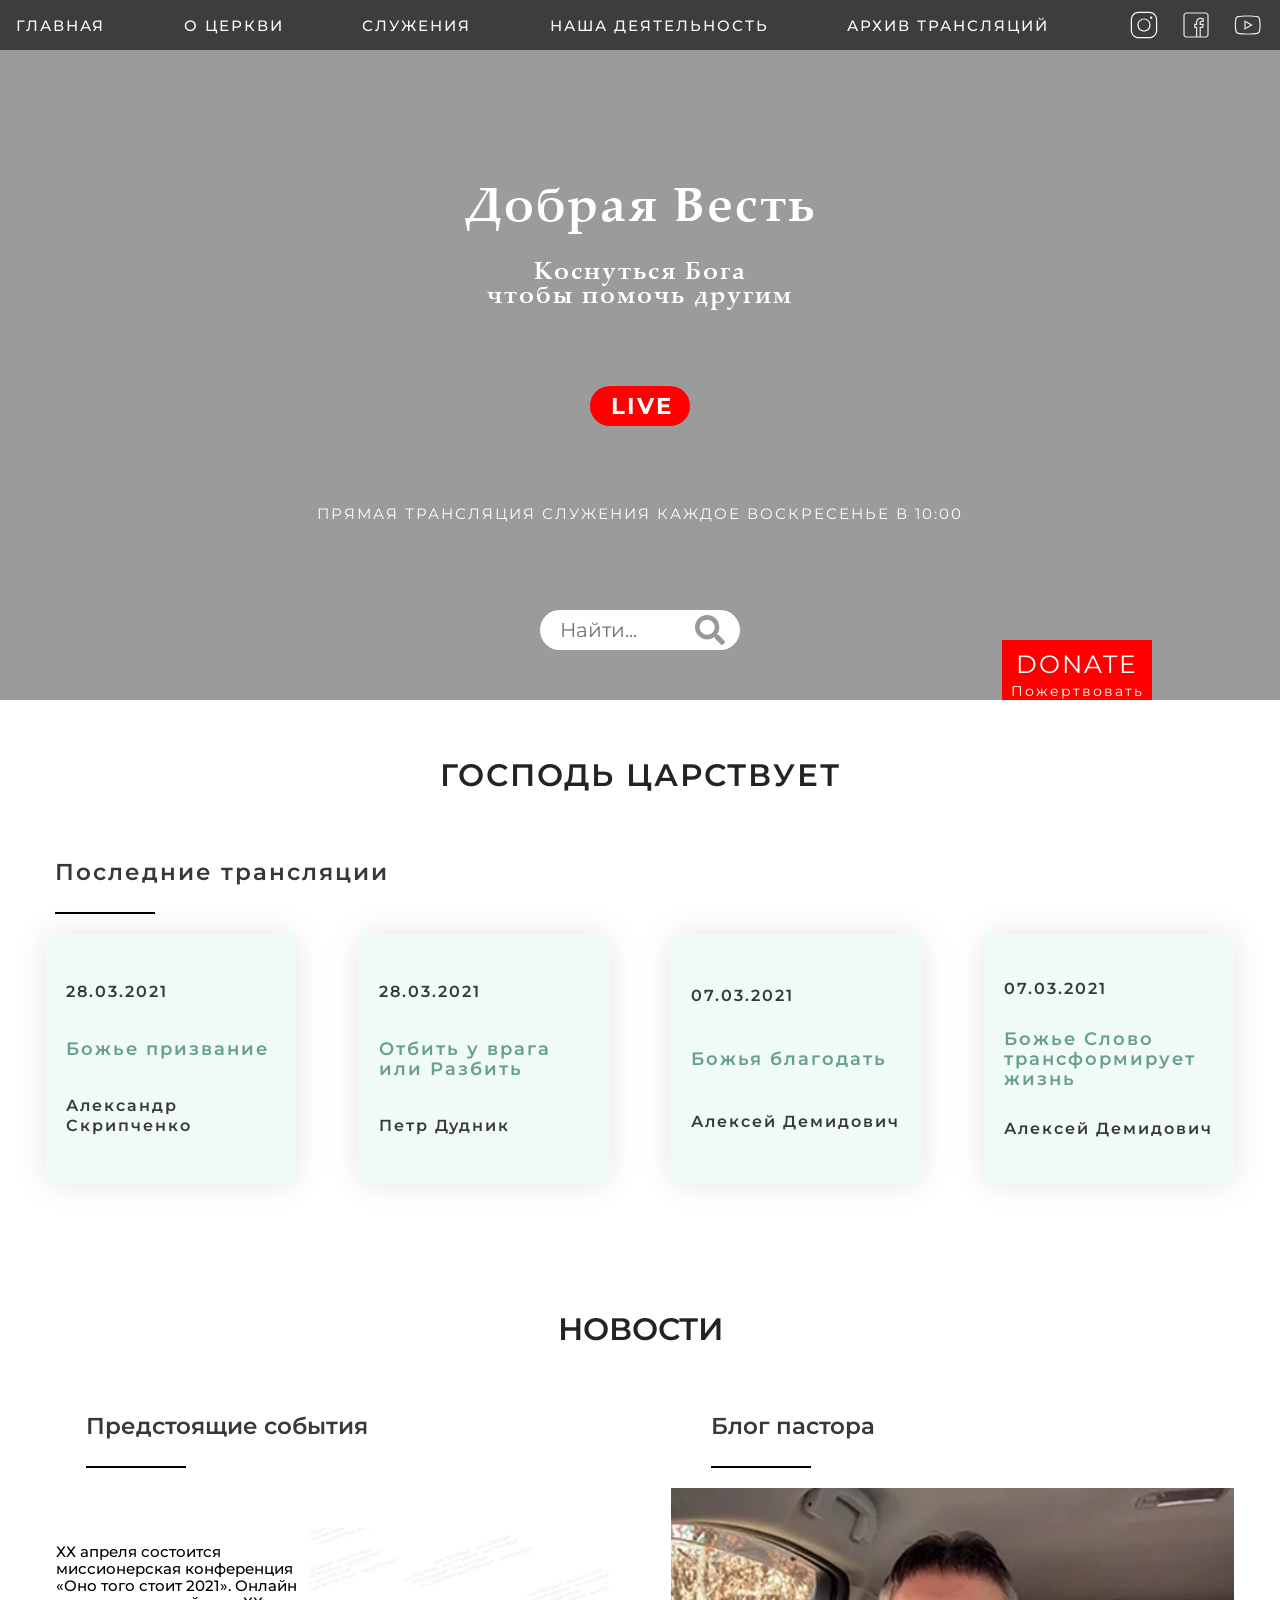
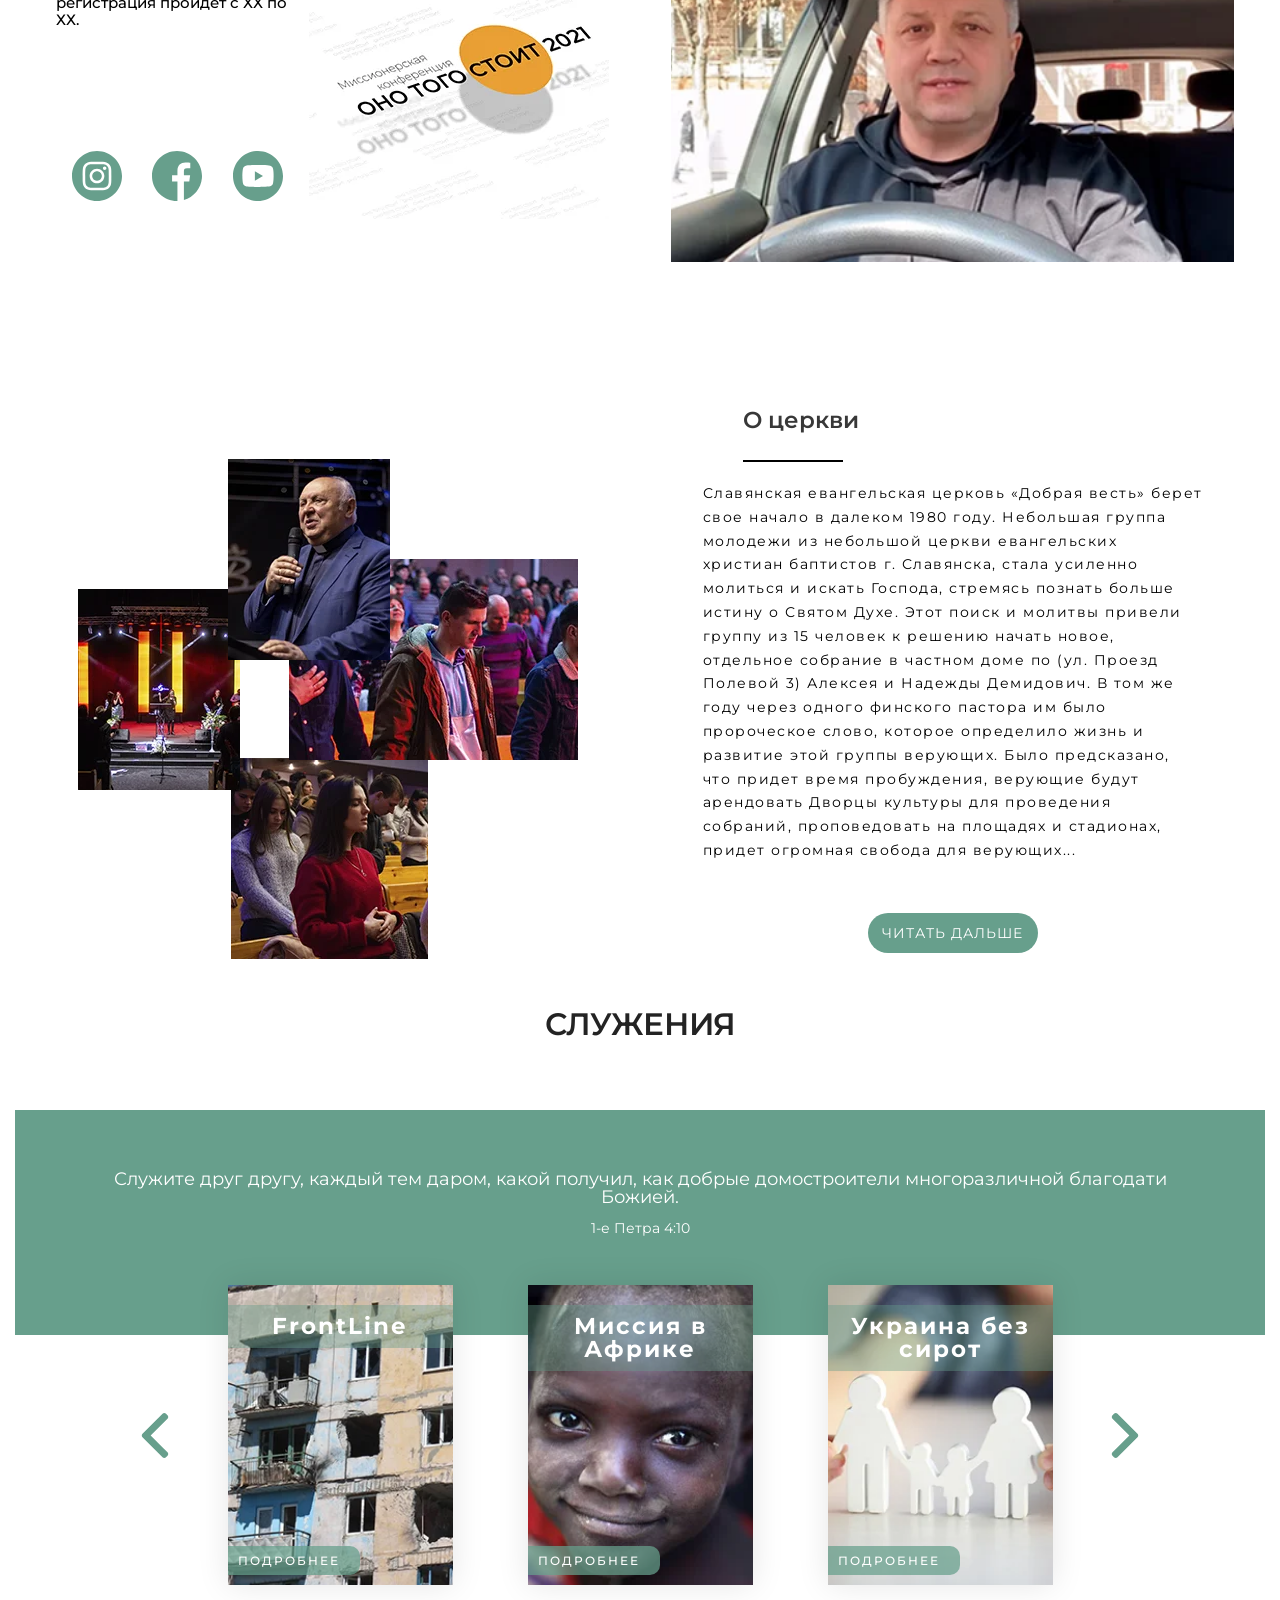
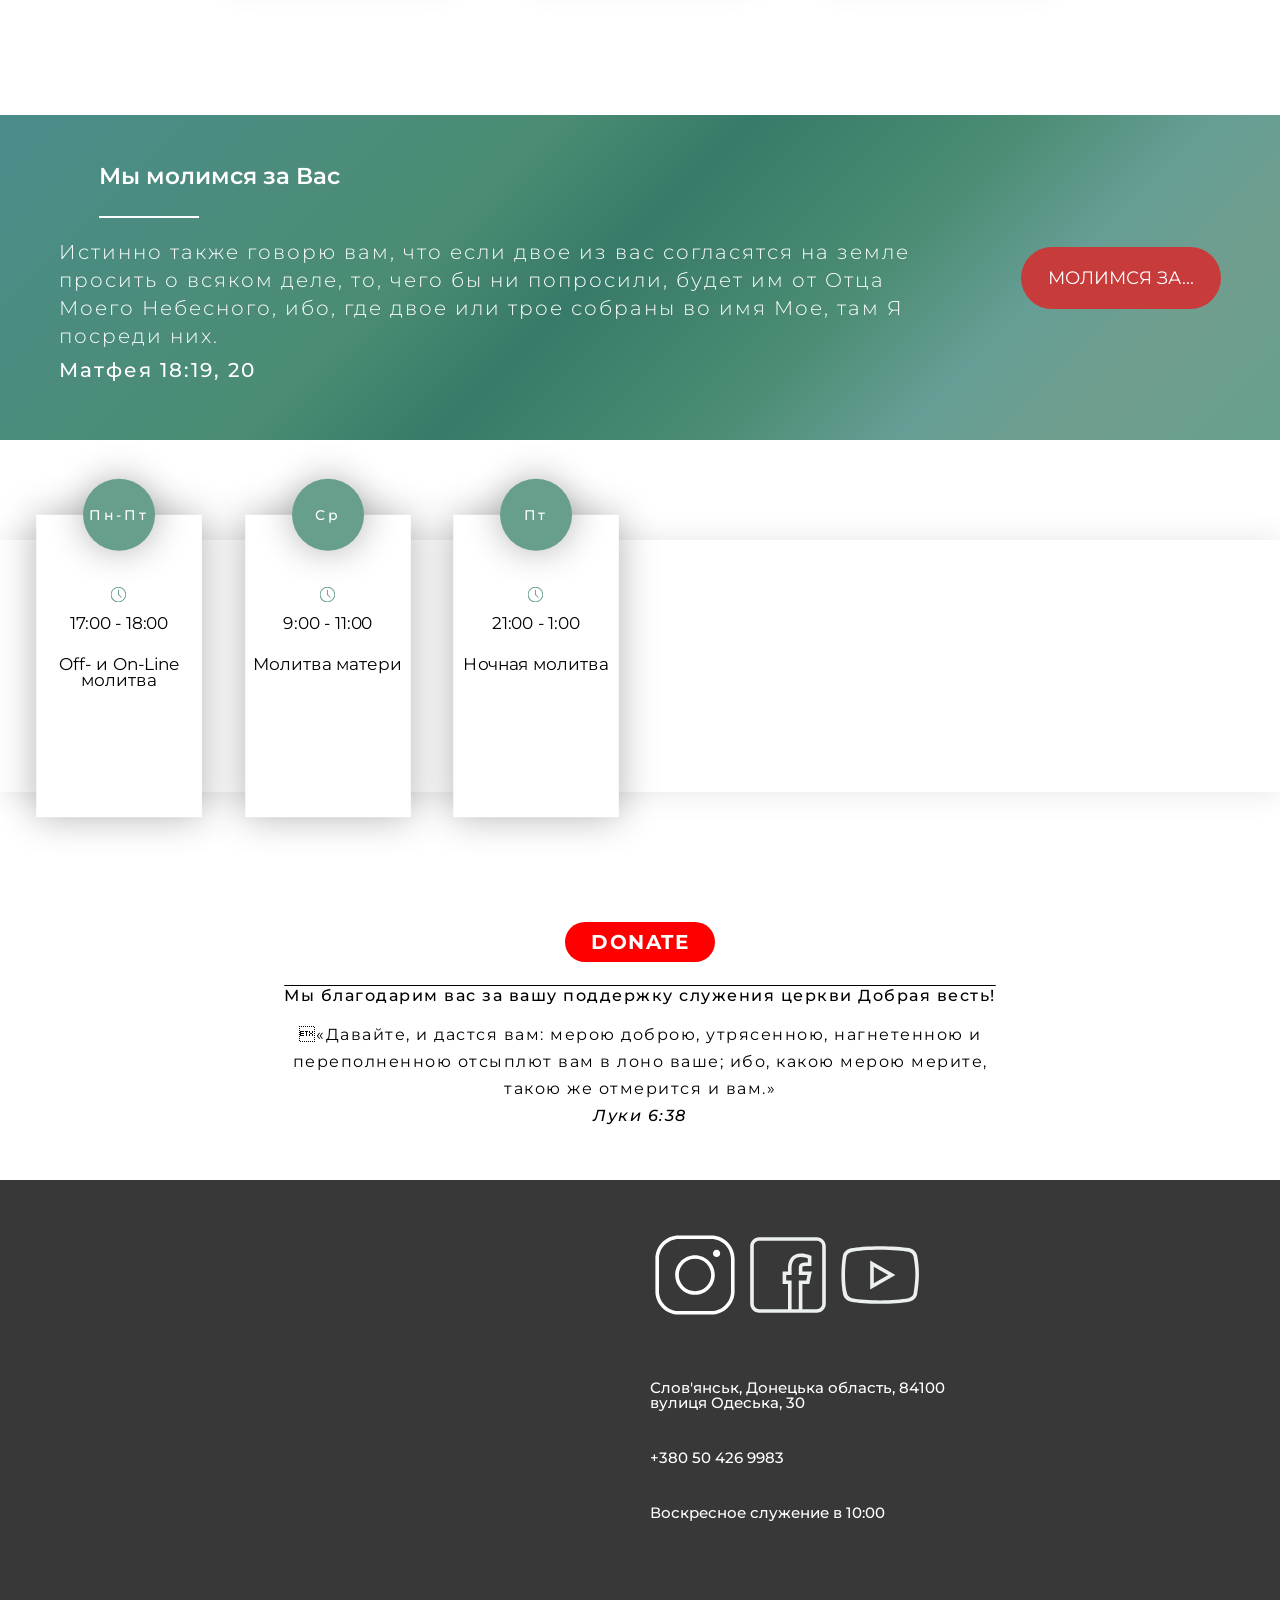
==== index.html @ 00376d02 "Update index.html" ====
<!DOCTYPE html>
<html lang="en">
  <head>
    <meta charset="UTF-8" />
    <meta name="viewport" content="width=device-width, initial-scale=1.0" />
    <meta http-equiv="X-UA-Compatible" content="ie=edge" />
    <link rel="stylesheet" href="./css/style.css" />
    <title>церковь "Добрая Весть"</title>
  </head>
  <body>
    <header class="header">
      <nav class="header__menu">
        <ul class="header__list">
          <li class="header__item">
            <span><a href="">Главная</a></span>
          </li>
          <li class="header__item">
            <span><a href="">О Церкви</a></span>
          </li>
          <li class="header__item">
            <span><a href="">Служения</a></span>
          </li>
          <li class="header__item">
            <span><a href="">Наша деятельность</a></span>
          </li>
          <li class="header__item">
            <span><a href="">Архив трансляций</a></span>
          </li>
          <li class="header__item">
            <ul class="header__social">
              <li class="header__sociallink header__instagram">
                <a href="https://www.instagram.com/churchdobrayavest/"
                  ><img src="img/instagram.svg" alt=""
                /></a>
              </li>
              <li class="header__sociallink header__facebook">
                <a href="https://www.facebook.com/dobrayavest.church/"
                  ><img src="img/facebook.svg" alt=""
                /></a>
              </li>
              <li class="header__sociallink header__youtube">
                <a
                  href="https://youtube.com/c/%D0%94%D0%BE%D0%B1%D1%80%D0%B0%D1%8F%D0%92%D0%B5%D1%81%D1%82%D1%8C"
                  ><img src="img/youtube.svg" alt=""
                /></a>
              </li>
            </ul>
          </li>
        </ul>
      </nav>
    </header>
    <content>
      <section class="first_screen">
        <video autoplay muted loop id="myVideo">
          <source src="video/videoplayback.mp4" type="video/mp4" />
        </video>
        <div class="container">
          <h1 class="first_screen__title">Добрая Весть</h1>
          <p class="first_screen__text">
            Коснуться Бога<br />чтобы помочь другим
          </p>
          <a href="#" class="first_screen__live">LIVE</a>
          <p class="first_screen__info">
            Прямая трансляция служения каждое воскресенье в 10:00
          </p>
          <form action="" class="first_screen__sersh">
            <input
              type="search"
              placeholder="Найти..."
              name="search"
              value=""
              class="first_screen__sersh_area"
            />
            <input
              type="submit"
              name=""
              value=""
              class="first_screen__sersh_submit"
            />
          </form>
          <div class="first_screen__donate_container">
            <span>Пожертвовать</span>
            <a href="#" class="first_screen__donate">Donate</a>
          </div>
        </div>
      </section>
      <section class="last_translation">
        <div class="container">
          <h2 class="last_translation__title title">Господь царствует</h2>
          <h3 class="last_translation__subtitle subtitle">
            Последние трансляции
          </h3>
          <div class="last_translation__row">
            <div class="last_translation__item">
              <p class="last_translation__subitem last_translation__date">
                28.03.2021
              </p>
              <p class="last_translation__subitem last_translation__name">
                Божье призвание
              </p>
              <p class="last_translation__subitem last_translation__speaker">
                Александр Скрипченко
              </p>
              <button
                class="last_translation__play"
                type="button"
                name="button"
              ></button>
            </div>
            <div class="last_translation__item">
              <p class="last_translation__subitem last_translation__date">
                28.03.2021
              </p>
              <p class="last_translation__subitem last_translation__name">
                Отбить у врага или Разбить
              </p>
              <p class="last_translation__subitem last_translation__speaker">
                Петр Дудник
              </p>
              <button
                class="last_translation__play"
                type="button"
                name="button"
              ></button>
            </div>
            <div class="last_translation__item">
              <p class="last_translation__subitem last_translation__date">
                07.03.2021
              </p>
              <p class="last_translation__subitem last_translation__name">
                Божья благодать
              </p>
              <p class="last_translation__subitem last_translation__speaker">
                Алексей Демидович
              </p>
              <button
                class="last_translation__play"
                type="button"
                name="button"
              ></button>
            </div>
            <div class="last_translation__item">
              <p class="last_translation__subitem last_translation__date">
                07.03.2021
              </p>
              <p class="last_translation__subitem last_translation__name">
                Божье Слово трансформирует жизнь
              </p>
              <p class="last_translation__subitem last_translation__speaker">
                Алексей Демидович
              </p>
              <button
                class="last_translation__play"
                type="button"
                name="button"
              ></button>
            </div>
          </div>
        </div>
      </section>
      <section class="news">
        <div class="container">
          <h2 class="news__title title">Новости</h2>
          <div class="news__row">
            <div class="news__item news__events">
              <h3 class="news__subtitle subtitle">Предстоящие события</h3>
              <div class="news__slider">
                <div class="slider__item">
                  <div class="events__row">
                    <div class="evants__item evants__text">
                      <p>
                        ХХ апреля состоится миссионерская конференция «Оно того
                        стоит 2021». Онлайн регистрация пройдет с ХХ по ХХ.
                      </p>
                      <ul class="evants__social">
                        <li><a class="evants__instagram" href="#"></a></li>
                        <li><a class="evants__facebook" href="#"></a></li>
                        <li><a class="evants__youtube" href="#"></a></li>
                      </ul>
                    </div>
                    <div class="evants__item evants__image">
                      <img src="./img/news-pictures.webp" alt="" />
                    </div>
                  </div>
                </div>
              </div>
            </div>
            <div class="news__item news__blog">
              <h3 class="news__subtitle subtitle">Блог пастора</h3>
              <div class="blog__image">
                <a
                  href="https://www.facebook.com/pdudnik"
                  class="news__blog_peter"
                ></a>
              </div>
            </div>
          </div>
        </div>
      </section>
      <section class="about_chirch">
        <div class="container">
          <div class="about_chirch__row">
            <div class="about_chirch__item about_chirch_image">
              <img src="./img/img-1.webp" alt="" class="about_chirch__img_1" />
              <img src="./img/img-2.webp" alt="" class="about_chirch__img_2" />
              <img src="./img/img-3.webp" alt="" class="about_chirch__img_3" />
              <img src="./img/img-4.webp" alt="" class="about_chirch__img_4" />
            </div>
            <div class="about_chirch__item about_chirch_info">
              <h3 class="about_chirch__subtitle subtitle">О церкви</h3>
              <p class="about_chirch_text">
                Славянская евангельская церковь «Добрая весть» берет свое начало
                в далеком 1980 году. Небольшая группа молодежи из небольшой
                церкви евангельских христиан баптистов г. Славянска, стала
                усиленно молиться и искать Господа, стремясь познать больше
                истину о Святом Духе. Этот поиск и молитвы привели группу из 15
                человек к решению начать новое, отдельное собрание в частном
                доме по (ул. Проезд Полевой 3) Алексея и Надежды Демидович. В
                том же году через одного финского пастора им было пророческое
                слово, которое определило жизнь и развитие этой группы верующих.
                Было предсказано, что придет время пробуждения, верующие будут
                арендовать Дворцы культуры для проведения собраний,
                проповедовать на площадях и стадионах, придет огромная свобода
                для верующих...
              </p>
              <a href="about-chirch.html" class="about_chirch__more"
                >Читать дальше</a
              >
            </div>
          </div>
        </div>
      </section>
      <section class="ministry">
        <div class="container">
          <h2 class="ministry__title title">Служения</h2>
          <div class="ministry__quote">
            <p>
              Служите друг другу, каждый тем даром, какой получил, как добрые
              домостроители многоразличной благодати Божией.
            </p>
            <span>1-е Петра 4:10</span>
          </div>
          <div class="ministry__slider">
            <div class="slider__item">
              <div class="slider_item__border">
                <img src="./img/front-line.webp" alt="" />
                <span>FrontLine</span>
                <a href="#">подробнее</a>
              </div>
            </div>
            <div class="slider__item">
              <div class="slider_item__border">
                <img src="./img/africa.webp" alt="" />
                <span>Миссия в Африке</span>
                <a href="#">подробнее</a>
              </div>
            </div>
            <div class="slider__item">
              <div class="slider_item__border">
                <img src="./img/bez-sirot.webp" alt="" />
                <span>Украина без сирот</span>
                <a href="#">подробнее</a>
              </div>
            </div>
            <div class="slider__item">
              <div class="slider_item__border">
                <img src="./img/school.webp" alt="" />
                <span>Школа будущего</span>
                <a href="#">подробнее</a>
              </div>
            </div>
          </div>
        </div>
      </section>
      <section class="pray">
        <div class="container">
          <div class="pray__row">
            <div class="pray__item pray__info">
              <h3 class="pray__subtitle subtitle">Мы молимся за Вас</h3>
              <p class="pray__text">
                Истинно также говорю вам, что если двое из вас согласятся на
                земле просить о всяком деле, то, чего бы ни попросили, будет им
                от Отца Моего Небесного, ибо, где двое или трое собраны во имя
                Мое, там Я посреди них.<br />
                <span>Матфея 18:19, 20</span>
              </p>
            </div>
            <div class="pray__item pray__button">
              <button type="button" name="button">Молимся за...</button>
            </div>
          </div>
        </div>
      </section>
      <section class="pray-room">
        <div class="container">
          <div class="pray-room__row">
            <div class="pray-room__item pray-room__schedule">
              <div class="schedule__item schedule__item_1">
                <img src="./img/clock.svg" alt="" />
                <p>17:00 - 18:00</p>
                <p>Off- и On-Line молитва</p>
              </div>
              <div class="schedule__item schedule__item_2">
                <img src="./img/clock.svg" alt="" />
                <p>9:00 - 11:00</p>
                <p>Молитва матери</p>
              </div>
              <div class="schedule__item schedule__item_3">
                <img src="./img/clock.svg" alt="" />
                <p>21:00 - 1:00</p>
                <p>Ночная молитва</p>
              </div>
            </div>
            <div class="pray-room__item">
              <iframe
                width="560"
                height="250"
                src="https://www.youtube.com/embed/hhf68PM8dZs"
                title="YouTube video player"
                frameborder="0"
                allow="accelerometer; autoplay; clipboard-write; encrypted-media; gyroscope; picture-in-picture"
                allowfullscreen
              ></iframe>
              <!-- <a href="#">Смотреть трансляцию молитвы</a> -->
            </div>
          </div>
        </div>
      </section>
      <section class="donate">
        <div class="container">
          <a href="#" class="donate__link">Donate</a>
          <p class="donate__thanks">
            Мы благодарим вас за вашу поддержку служения церкви Добрая весть!
          </p>
          <p class="donate__quote">
            «Давайте, и дастся вам: мерою доброю, утрясенною, нагнетенною и
            переполненною отсыплют вам в лоно ваше; ибо, какою мерою мерите,
            такою же отмерится и вам.» <br />
            <span class="">Луки 6:38</span>
          </p>
        </div>
      </section>
    </content>
    <footer class="footer">
      <div class="footer__row">
        <div class="footer__item map">
          <iframe
            src="https://www.google.com/maps/embed?pb=!1m14!1m8!1m3!1d1560.5161159446375!2d37.59305920035586!3d48.863651511737075!3m2!1i1024!2i768!4f13.1!3m3!1m2!1s0x0%3A0xa5ebf584af891e37!2z0JTQvtCx0YDQsNGPINCS0LXRgdGC0Yw!5e0!3m2!1sru!2sua!4v1620400049113!5m2!1sru!2sua"
            width="600"
            height="450"
            style="border: 0;"
            allowfullscreen=""
            loading="lazy"
          ></iframe>
        </div>
        <div class="footer__item footer__info">
          <ul class="footer__social">
            <li class="footer__socialitem footer__instagram">
              <a href="https://www.instagram.com/churchdobrayavest/"
                ><img src="img/instagram.svg" alt=""
              /></a>
            </li>
            <li class="footer__socialitem footer__facebook">
              <a href="https://www.facebook.com/dobrayavest.church/"
                ><img src="img/facebook.svg" alt=""
              /></a>
            </li>
            <li class="footer__socialitem footer__yotube">
              <a
                href="https://youtube.com/c/%D0%94%D0%BE%D0%B1%D1%80%D0%B0%D1%8F%D0%92%D0%B5%D1%81%D1%82%D1%8C"
                ><img src="img/youtube.svg" alt=""
              /></a>
            </li>
          </ul>
          <p class="footer__adress">
            Слов'янськ, Донецька область, 84100 <br />
            вулиця Одеська, 30
          </p>
          <a href="tel:+380504269983" class="footer__pohne">
            +380 50 426 9983
          </a>
          <p class="footer__time">
            Воскресное служение в 10:00
          </p>
        </div>
      </div>
    </footer>
    <!-- Подключил jQuery -->
    <script src="https://code.jquery.com/jquery-3.6.0.min.js"></script>
    <!-- Подключил слайдер Slick -->
    <script src="js/slick.min.js"></script>
    <!-- Подключил файл скриптов -->
    <script src="js/script.js"></script>
  </body>
</html>
---- css/style.css ----
@charset "UTF-8";
/*Обнуление*/
@import url("https://fonts.googleapis.com/css2?family=Montserrat:ital,wght@0,400;0,500;0,700;0,900;1,400&display=swap");
* {
  padding: 0;
  margin: 0;
  border: 0;
}

*,
*:before,
*:after {
  box-sizing: border-box;
}

:focus,
:active {
  outline: none;
}

a {
  text-decoration: none;
  color: black;
}

a:focus,
a:active {
  outline: none;
}

nav,
footer,
header,
aside {
  display: block;
}

html,
body {
  height: 100%;
  width: 100%;
  font-size: 100%;
  line-height: 1;
  font-size: 14px;
  -ms-text-size-adjust: 100%;
  -moz-text-size-adjust: 100%;
  -webkit-text-size-adjust: 100%;
}

input,
button,
textarea {
  font-family: inherit;
}

input::-ms-clear {
  display: none;
}

button {
  cursor: pointer;
}

button::-moz-focus-inner {
  padding: 0;
  border: 0;
}

a,
a:visited {
  text-decoration: none;
}

a:hover {
  text-decoration: none;
}

span:hover {
  cursor: default;
}

ul li {
  list-style: none;
}

img {
  vertical-align: top;
}

h1,
h2,
h3,
h4,
h5,
h6 {
  font-size: inherit;
  font-weight: inherit;
}

input[type=text]::-ms-clear {
  display: none;
  width: 0;
  height: 0;
}

input[type=text]::-ms-reveal {
  display: none;
  width: 0;
  height: 0;
}

input::-webkit-search-decoration,
input::-webkit-search-cancel-button,
input::-webkit-search-results-button,
input::-webkit-search-results-decoration {
  display: none;
}

/*--------------------*/
@font-face {
  font-family: "palatino linotype";
  src: url("../fonts/palab.ttf");
}
body {
  font-family: Montserrat;
}

.title {
  text-align: center;
  margin: 0 0 70px 0;
  font-size: 31px;
  font-weight: 600;
  color: #232323;
  text-transform: uppercase;
}

.subtitle {
  font-size: 23px;
  font-weight: 600;
  color: #383838;
}

.header {
  height: 50px;
  width: 100%;
  position: fixed;
  z-index: 10;
  background-color: #383838;
  font-size: 15px;
  font-weight: 500;
  text-transform: uppercase;
  letter-spacing: 2px;
  opacity: 0.95;
}

.container {
  max-width: 1300px;
  margin: 0 auto;
  padding: 0 15px;
}

.header__menu {
  height: 100%;
  max-width: 1300px;
  margin: 0 auto;
  padding: 0 15px;
}
.header__menu li {
  padding: 1px;
  position: relative;
}

.header__list {
  height: 100%;
  display: flex;
  justify-content: space-between;
  align-items: center;
}
.header__list span:before {
  content: "";
  display: inline-block;
  position: absolute;
  bottom: 0;
  left: 0px;
  height: 1px;
  width: 8px;
  background-color: #fff;
  margin: 0 2px 0 0;
  transform: translateX(-11.5px);
  opacity: 0;
  transition-duration: 500ms;
}
.header__list span:after {
  content: "";
  display: inline-block;
  position: absolute;
  top: -1px;
  right: 0px;
  height: 1px;
  width: 8px;
  background-color: #fff;
  margin: 0 2px 0 0;
  opacity: 0;
  transform: translateX(13px);
  transition-duration: 500ms;
}
.header__list a {
  color: #fff;
  transition-duration: 300ms;
}
.header__list a:before {
  content: "";
  display: inline-block;
  position: absolute;
  bottom: 0;
  left: -5px;
  height: 12px;
  width: 1px;
  background-color: #fff;
  margin: 0 2px 0 0;
  transform: translateY(14px);
  opacity: 0;
  transition-duration: 500ms;
}
.header__list a:after {
  content: "";
  display: inline-block;
  position: absolute;
  top: 0;
  right: -7px;
  height: 12px;
  width: 1px;
  background-color: #fff;
  margin: 0 2px 0 0;
  transform: translateY(-11px);
  opacity: 0;
  transition-duration: 500ms;
}
.header__list a:hover {
  color: #679f8c;
}
.header__list span:hover::before {
  opacity: 1;
  transform: translateX(-8.5px);
}
.header__list span:hover::after {
  opacity: 1;
  transform: translateX(10px);
}
.header__list a:hover::before {
  opacity: 1;
  transform: translateY(7px);
}
.header__list a:hover::after {
  opacity: 1;
  transform: translateY(-5px);
}

.header__item img {
  height: 30px;
}
.header__social {
  display: flex;
}
.header__social a:hover::before {
  opacity: 0.2;
  transform: translateY(5px);
}

.header__sociallink {
  margin: 0 20px 0 0;
}
.header__sociallink > a {
  color: #fff;
}
.header__sociallink > a:before {
  content: "";
  width: 100%;
  height: 100%;
  position: absolute;
  bottom: 5px;
  left: 0;
  border-radius: 5px;
  background-color: #fff;
  margin: 0 2px 0 0;
  transform: translateY(14px);
}
.header__sociallink > a:after {
  content: "";
  display: none;
}
.header__sociallink:last-child {
  margin: 0;
}

.first_screen {
  overflow: hidden;
  text-align: center;
  letter-spacing: 2px;
  color: #fff;
  padding: 180px 0 0 0;
  height: 700px;
  background-color: rgba(56, 56, 56, 0.5);
  position: relative;
}
.first_screen #myVideo {
  width: 100%;
  position: absolute;
  top: 0;
  left: 0;
  z-index: -5;
}
.first_screen .container {
  height: 100%;
}

.first_screen__title {
  font-family: "palatino linotype";
  font-size: 48px;
  margin-bottom: 30px;
}

.first_screen__text {
  font-family: "palatino linotype";
  font-size: 24px;
  margin-bottom: 80px;
  font-weight: lighter;
}

.first_screen__live {
  display: inline-block;
  background-color: red;
  height: 40px;
  width: 100px;
  margin: 0 auto 80px;
  border-radius: 50px;
  font-family: Montserrat;
  font-size: 23px;
  text-transform: uppercase;
  font-weight: 700;
  padding: 10px 0 0 3px;
  color: #fff;
  line-height: 20px;
  transition-duration: 200ms;
}
.first_screen__live:hover {
  box-shadow: 0 0 10px rgba(255, 0, 0, 0.5);
  background-color: #d00;
}

.first_screen__info {
  font-size: 15px;
  font-family: Montserrat;
  text-transform: uppercase;
}

.first_screen__sersh {
  position: absolute;
  left: calc(50% - 100px);
  bottom: 50px;
  width: 200px;
  height: 40px;
  border-radius: 50px;
  overflow: hidden;
  background-color: #fff;
}
.first_screen__sersh .first_screen__sersh_area {
  width: 180px;
  height: 40px;
  padding: 10px;
  font-size: 20px;
}
.first_screen__sersh .first_screen__sersh_submit {
  background: url("../img/search-solid.svg") 50%/cover no-repeat;
  height: 30px;
  width: 30px;
  position: absolute;
  right: 15px;
  top: 5px;
  opacity: 0.4;
  cursor: pointer;
}
.first_screen__sersh .first_screen__sersh_submit:hover {
  opacity: 0.6;
}

.first_screen__donate_container {
  position: absolute;
  bottom: 0;
  right: 10%;
  width: 150px;
  height: 70px;
  color: #fff;
  background-color: red;
  z-index: 0;
  transform: translateY(10px);
  transition-duration: 300ms;
}
.first_screen__donate_container:hover {
  transform: translateY(0);
}
.first_screen__donate_container span {
  display: block;
  position: absolute;
  width: 100%;
  bottom: 12px;
  text-align: center;
  z-index: 0;
}

.first_screen__donate {
  position: relative;
  padding: 12px 0 0 0;
  font-size: 25px;
  text-transform: uppercase;
  letter-spacing: 2px;
  display: block;
  height: 100%;
  width: 100%;
  z-index: 10;
  color: #fff;
}

.last_translation {
  background-color: #fff;
  padding: 60px 0 80px 0;
  letter-spacing: 2px;
}

.last_translation__subtitle {
  position: relative;
  padding: 0 0 50px 40px;
}
.last_translation__subtitle:before {
  content: "";
  position: absolute;
  bottom: 20px;
  left: 40px;
  display: inline-block;
  height: 2px;
  width: 100px;
  background-color: #000;
}

.last_translation__row {
  display: flex;
  justify-content: space-around;
  color: #383838;
}

.last_translation__item {
  line-height: 20px;
  padding: 30px 20px;
  max-width: 250px;
  min-height: 250px;
  flex: 0 1 20%;
  display: flex;
  flex-direction: column;
  justify-content: space-around;
  word-wrap: break-word;
  background-color: #f1fbf5;
  transform: scale(1);
  box-shadow: 0px 0px 30px rgba(0, 0, 0, 0.1);
  transition-duration: 500ms;
  word-wrap: break-word;
}
.last_translation__item .last_translation__play {
  position: absolute;
  right: 20px;
  bottom: 20px;
  width: 40px;
  height: 40px;
  background: url("../img/play.svg") 0 0/100% no-repeat;
  transform: scale(0);
  opacity: 0;
  transition-duration: 500ms;
}
.last_translation__item:hover {
  box-shadow: 0px 0px 35px rgba(0, 0, 0, 0.3);
  transform: scale(1.05);
}
.last_translation__item:hover .last_translation__play {
  transform: scale(1);
  opacity: 1;
}

.last_translation__subitem {
  position: relative;
}

.last_translation__date {
  font-size: 16px;
  font-weight: 600;
}

.last_translation__name {
  font-size: 18px;
  font-weight: 600;
  color: #679f8c;
}

.last_translation__speaker {
  font-size: 16px;
  font-weight: 600;
  color: #383838;
}

.news {
  padding: 50px 0px;
}

.news__row {
  display: flex;
  justify-content: space-around;
}

.news__item {
  flex: 0 1 45%;
}

.news__subtitle {
  position: relative;
  padding: 0 0 50px 40px;
}
.news__subtitle:before {
  content: "";
  position: absolute;
  bottom: 20px;
  left: 40px;
  display: inline-block;
  height: 2px;
  width: 100px;
  background-color: #000;
}

.events__row {
  display: flex;
  font-size: 15px;
  font-weight: 500;
  line-height: 17px;
}

.evants__text {
  padding: 15px 10px;
  display: flex;
  flex-direction: column;
  justify-content: space-between;
}
.evants__text p {
  flex-grow: 1;
  padding: 0 0 10px;
}

.evants__social {
  display: flex;
  justify-content: space-around;
}
.evants__social a {
  display: inline-block;
  width: 50px;
  height: 50px;
}
.evants__social .evants__instagram {
  background: url("../img/instagram_news.svg") 0 0/50px 50px no-repeat;
}

.evants__facebook {
  background: url("../img/facebook-news.svg") 0 0/50px 50px no-repeat;
}

.evants__youtube {
  background: url("../img/youtube-news.svg") 0 0/50px 50px no-repeat;
}

.blog__image {
  height: 100%;
}

.news__blog_peter {
  display: block;
  background: url("../img/blog-pastor-P.webp") 50% 50%/auto 100% no-repeat;
  height: calc(100% - 70px);
  transition-duration: 500ms;
  transform: scale(1);
}
.news__blog_peter:hover {
  transform: scale(1.05);
}

.about_chirch {
  padding: 100px 0 50px;
}

.about_chirch__row {
  display: flex;
  justify-content: space-around;
}

.about_chirch__item {
  flex: 0 1 40%;
}

.about_chirch_image {
  position: relative;
  min-height: 550px;
}

.about_chirch__img_1 {
  position: absolute;
  top: 50px;
  left: 150px;
  z-index: 4;
}

.about_chirch__img_2 {
  position: absolute;
  right: 0;
  top: 150px;
  z-index: 3;
}

.about_chirch__img_3 {
  position: absolute;
  top: 180px;
  left: 0;
  z-index: 2;
}

.about_chirch__img_4 {
  position: absolute;
  bottom: 0;
  right: 150px;
  z-index: 1;
}

.about_chirch_info {
  text-align: center;
}

.about_chirch__subtitle {
  text-align: left;
  position: relative;
  padding: 0 0 50px 40px;
}
.about_chirch__subtitle:before {
  content: "";
  position: absolute;
  bottom: 20px;
  left: 40px;
  display: inline-block;
  height: 2px;
  width: 100px;
  background-color: #000;
}

.about_chirch_text {
  text-align: left;
  line-height: 1.7;
  letter-spacing: 1.5px;
  margin: 0 0 50px 0;
}
.about_chirch_text a:last-child {
  text-align: center;
}

.about_chirch__more {
  display: inline-block;
  height: 40px;
  width: 170px;
  background-color: #679f8c;
  color: #fff;
  border-radius: 50px;
  line-height: 40px;
  letter-spacing: 1px;
  text-transform: uppercase;
}

.ministry .container {
  position: relative;
}

.ministry__quote {
  padding: 60px 60px 100px;
  background-color: #679f8c;
  color: #fff;
  text-align: center;
}
.ministry__quote p {
  font-size: 18px;
  margin-bottom: 15px;
}

.ministry__slider {
  transform: translateY(-90px);
  max-width: 900px;
  margin: 0 auto;
  position: relative;
  /* Стрелка */
  /* Стрелка влево */
  /* Стрелка вправо */
  /* Стрелка не активная */
  /* Точки (булиты) */
  /* Активная точка */
  /* Элемент точки */
}
.ministry__slider .slider__item a {
  display: inline-block;
  position: absolute;
  bottom: 10px;
  left: -10px;
  text-align: center;
  color: #fff;
  background-color: rgba(104, 159, 140, 0.73);
  padding: 3px 20px;
  border-radius: 10px;
  line-height: 23px;
  font-size: 12px;
  font-weight: 500;
  letter-spacing: 2px;
  transition-duration: 500ms;
  text-transform: uppercase;
}
.ministry__slider .slider__item a:hover {
  padding: 3px 30px;
}
.ministry__slider .slick-arrow {
  position: absolute;
  display: inline-block;
  width: 30px;
  height: 45px;
  background: url("../img/arrow.svg") 50%/auto 100% no-repeat;
  top: calc(50% - 22.5px);
  font-size: 0;
}
.ministry__slider .slick-arrow.slick-prev {
  left: -50px;
  transform: rotate(180deg);
}
.ministry__slider .slick-arrow.slick-next {
  right: -50px;
}
.slider__item {
  padding: 40px 0;
  display: flex;
  justify-content: center;
  position: relative;
}
.slider__item:before {
  content: "";
  display: inline-block;
  width: 100px;
  height: 2px;
  color: #000;
  position: absolute;
  z-index: 10;
  transform: rotate(45deg);
  left: 9px;
  bottom: -2px;
}
.slider__item span {
  padding: 10px 0;
  display: block;
  width: 100%;
  position: absolute;
  top: 20px;
  text-align: center;
  color: #fff;
  background-color: rgba(104, 159, 140, 0.4);
  font-size: 23px;
  font-weight: 700;
  letter-spacing: 2px;
}
.slider_item__border {
  width: 75%;
  overflow: hidden;
  position: relative;
  max-height: 300px;
  max-width: 250px;
  box-shadow: 0px 0px 30px rgba(0, 0, 0, 0.1);
  transform: scale(1);
  transition-duration: 500ms;
}
.slider_item__border:before {
  content: "";
  display: inline-block;
  width: 100px;
  height: 2px;
  color: #000;
  position: absolute;
  z-index: 10;
  transform: rotate(45deg);
  left: 9px;
  bottom: 0px;
}
.slider_item__border img {
  height: 100%;
  min-width: 100%;
  object-fit: cover;
  transform: scale(1);
  transition-duration: 500ms;
}
.slider_item__border:hover {
  box-shadow: 0px 0px 30px rgba(0, 0, 0, 0.3);
}

/* Слайдер */
/* Слайдер запущен */
/* Слайдер с точками */
/* Ограничивающая оболочка */
.slick-list {
  overflow: hidden;
}

/* Лента слайдов */
.slick-track {
  display: flex;
  justify-content: center;
}

/* Слайд */
/* Слайд активный (показывается) */
/* Слайд основной */
/* Слайд по центру */
/* Клонированный слайд */
/* Стрелка */
/* Стрелка влево */
/* Стрелка вправо */
/* Стрелка не активная */
/* Точки (булиты) */
/* Активная точка */
/* Элемент точки */
.pray {
  padding: 50px 0;
  /* Permalink - use to edit and share this gradient: https://colorzilla.com/gradient-editor/#4b8c8b+0,4b8c73+35,387a69+47,4b8c73+64,669e95+76,709e8e+87,679f8c+100 */
  background: #4b8c8b;
  /* Old browsers */
  /* FF3.6-15 */
  /* Chrome10-25,Safari5.1-6 */
  background: linear-gradient(135deg, #4b8c8b 0%, #4b8c73 35%, #387a69 47%, #4b8c73 64%, #669e95 76%, #709e8e 87%, #679f8c 100%);
  /* W3C, IE10+, FF16+, Chrome26+, Opera12+, Safari7+ */
  filter: progid:DXImageTransform.Microsoft.gradient( startColorstr="#4b8c8b", endColorstr="#679f8c",GradientType=1 );
  /* IE6-9 fallback on horizontal gradient */
}

.pray__row {
  display: flex;
  justify-content: space-around;
  align-items: center;
  color: #fff;
}

.pray__info {
  flex: 0 1 70%;
}

.pray__subtitle {
  color: #fff;
  text-align: left;
  position: relative;
  padding: 0 0 50px 40px;
}
.pray__subtitle:before {
  content: "";
  position: absolute;
  bottom: 20px;
  left: 40px;
  display: inline-block;
  height: 2px;
  width: 100px;
  background-color: #fff;
}

.pray__text {
  font-size: 20px;
  font-weight: 300;
  letter-spacing: 2px;
  line-height: 1.4;
}
.pray__text p {
  text-align: left;
  padding: 0 0 10px 0;
}
.pray__text span {
  display: inline-block;
  line-height: 2;
  font-weight: 500;
}

.pray__button button {
  padding: 20px;
  min-width: 200px;
  border-radius: 50px;
  background-color: #c73b3b;
  font-size: 18px;
  color: #fff;
  text-transform: uppercase;
}

.pray-room {
  padding: 100px 0;
}
.pray-room .container {
  box-shadow: 0px 0px 30px rgba(0, 0, 0, 0.1);
}

.pray-room__row {
  display: flex;
}

.pray-room__item {
  flex: 1;
}

.pray-room__schedule {
  display: flex;
  justify-content: space-around;
}

.schedule__item {
  position: relative;
  padding: 60px 5px;
  background-color: #fff;
  text-align: center;
  display: flex;
  flex-direction: column;
  align-items: center;
  width: 22%;
  transform: scale(1.2);
  box-shadow: 0px 0px 30px rgba(0, 0, 0, 0.3);
}
.schedule__item p {
  margin: 0 0 20px;
}
.schedule__item img {
  width: 10%;
  margin: 0 0 10px;
}
.schedule__item:last-child {
  margin: 0;
}
.schedule__item::before {
  content: "";
  position: fixed;
  display: inline-block;
  width: 60px;
  height: 60px;
  border-radius: 50%;
  background-color: #679f8c;
  transform: translateY(-90px);
  line-height: 60px;
  color: #fff;
  font-size: 12px;
  font-weight: 500;
  letter-spacing: 2px;
  box-shadow: 0px 0px 30px rgba(0, 0, 0, 0.3);
}

.schedule__item_1::before {
  content: "Пн-Пт";
}

.schedule__item_2::before {
  content: "Ср";
}

.schedule__item_3::before {
  content: "Пт";
}

.donate {
  padding: 30px 0 50px;
  text-align: center;
  line-height: 1.7;
  letter-spacing: 1.5px;
  font-size: 16px;
}
.donate .container {
  display: flex;
  flex-direction: column;
  align-items: center;
}
.donate p {
  margin-bottom: 10px;
}
.donate p:last-child {
  margin-bottom: 0;
}

.donate__link {
  display: block;
  background-color: red;
  color: #fff;
  height: 40px;
  width: 150px;
  margin: 0 0 20px;
  display: flex;
  justify-content: center;
  align-items: center;
  border-radius: 50px;
  font-family: Montserrat;
  font-size: 20px;
  text-transform: uppercase;
  font-weight: 700;
}

.donate__thanks {
  text-decoration: overline;
  font-weight: 500;
  line-height: 1.8;
}

.donate__quote {
  max-width: 700px;
}
.donate__quote span {
  font-style: italic;
  font-weight: 500;
}

.footer {
  background-color: #383838;
}

.footer__row {
  display: flex;
}

.footer__item {
  padding: 0 10px;
  flex: 1 1 45%;
  font-size: 15px;
  font-weight: 500;
}
.footer__item iframe {
  width: 100%;
}
.footer__item p {
  color: #fff;
}

.footer__info {
  padding: 50px 10px;
}

.footer__social {
  margin: 0 0 60px 0;
  display: flex;
}
.footer__social img {
  height: 100%;
}

.footer__socialitem {
  flex: 0 1 15%;
  width: 90px;
  height: 90px;
}
.footer__socialitem a {
  width: 100%;
  height: 100%;
}

.footer__adress {
  margin: 0 0 40px 0;
}

.footer__pohne {
  display: block;
  color: #fff;
  margin: 0 0 40px 0;
}
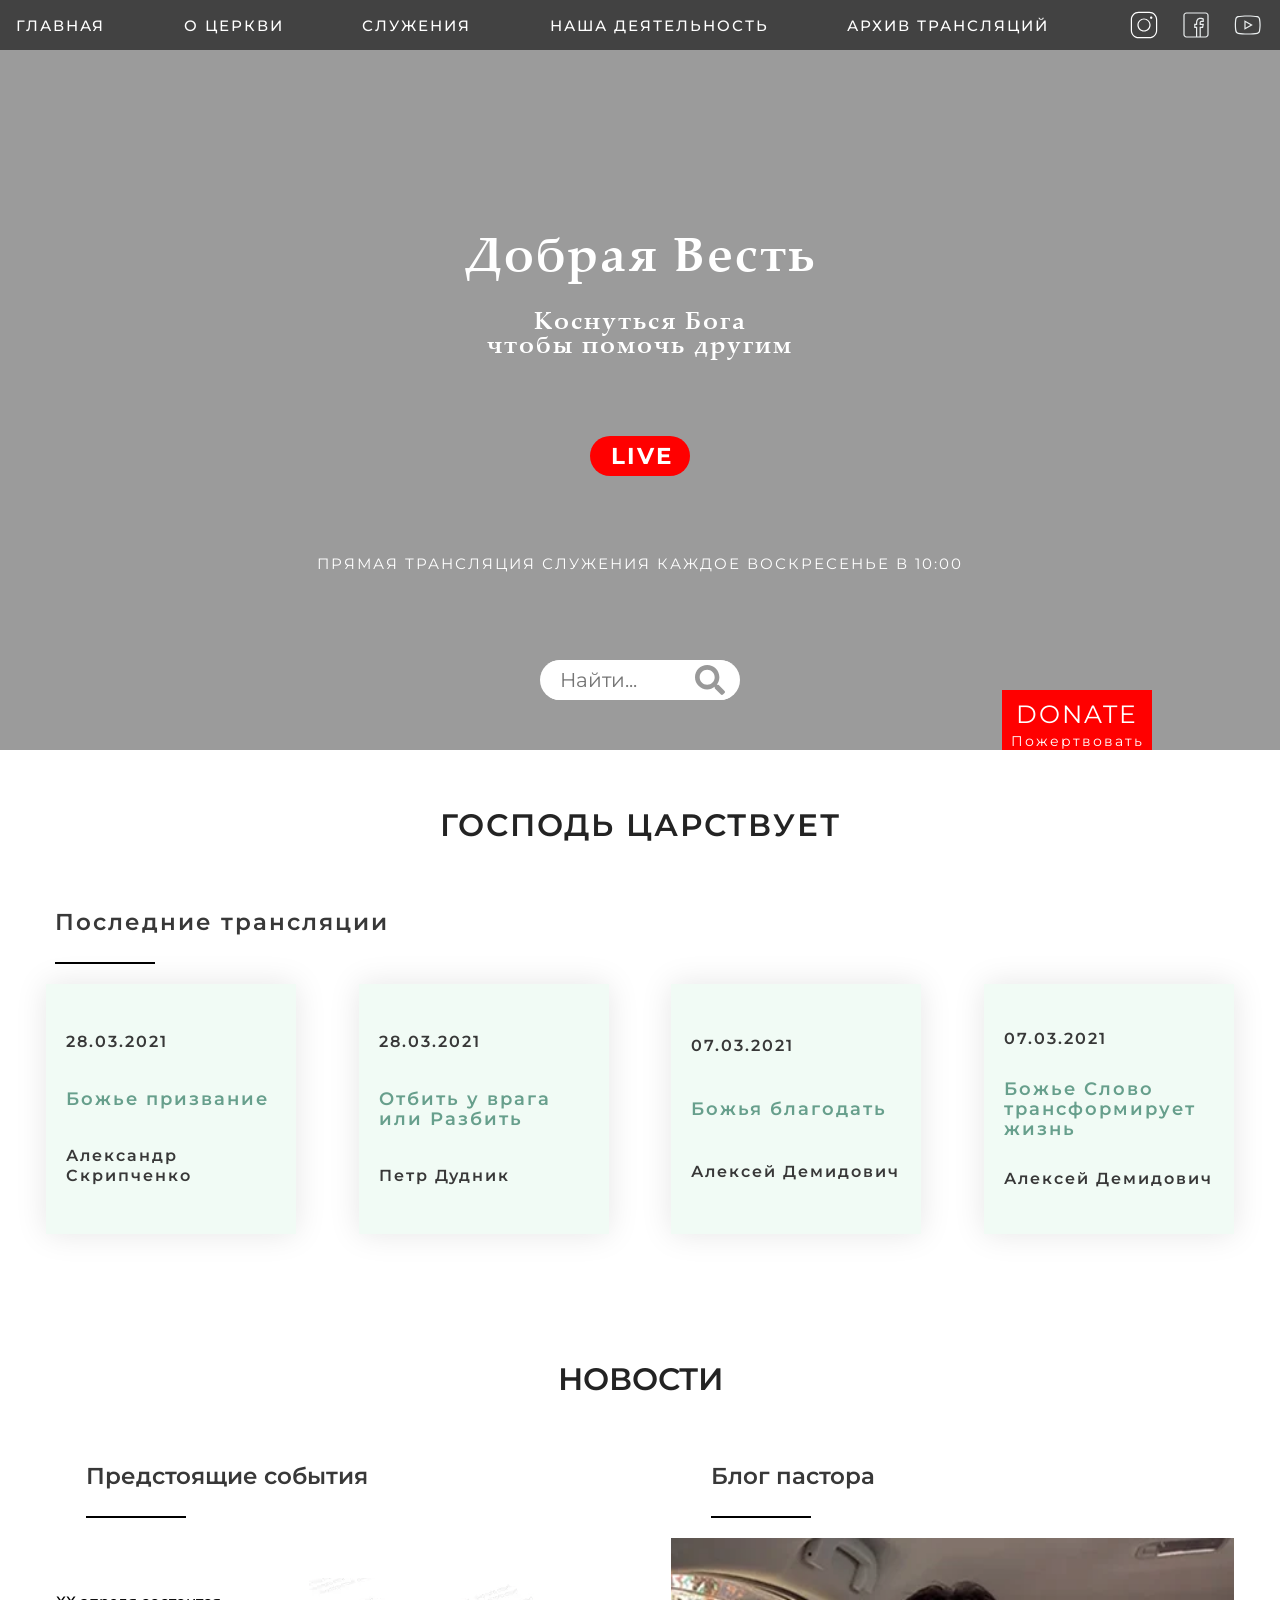
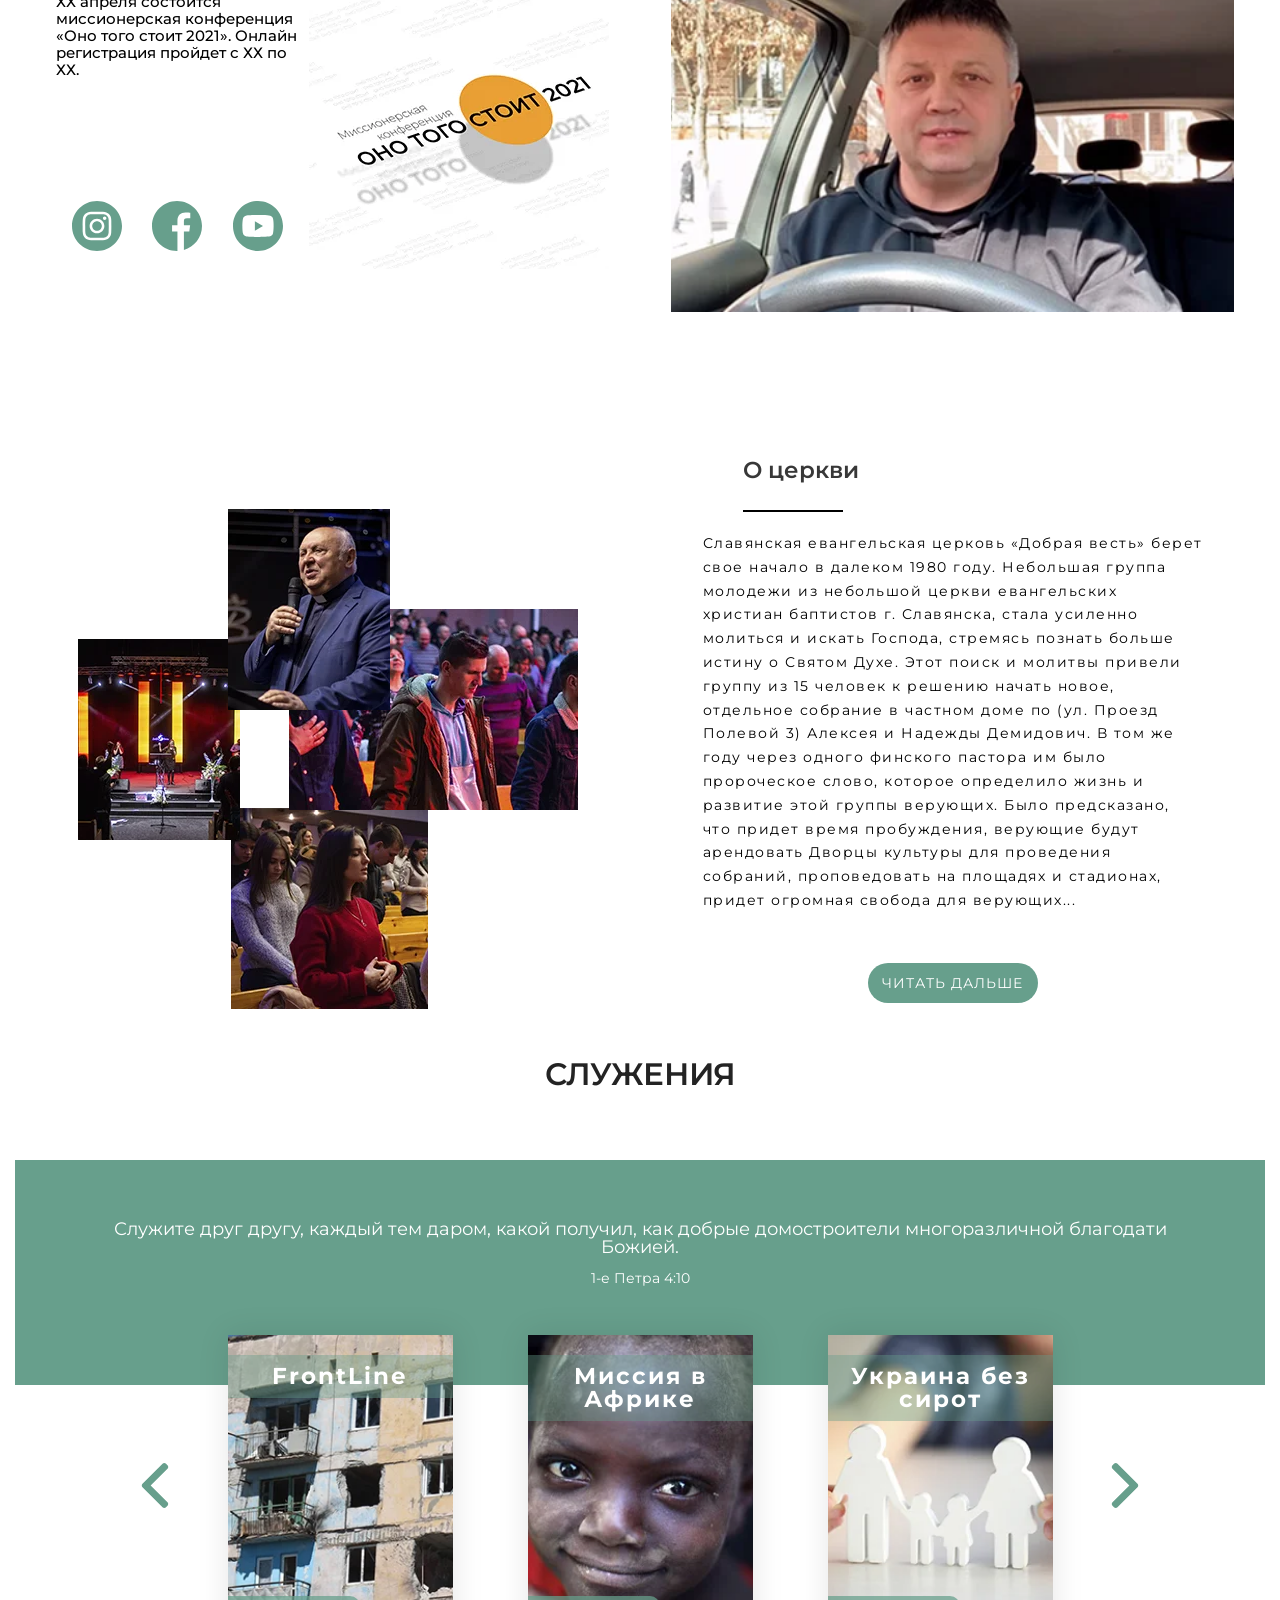
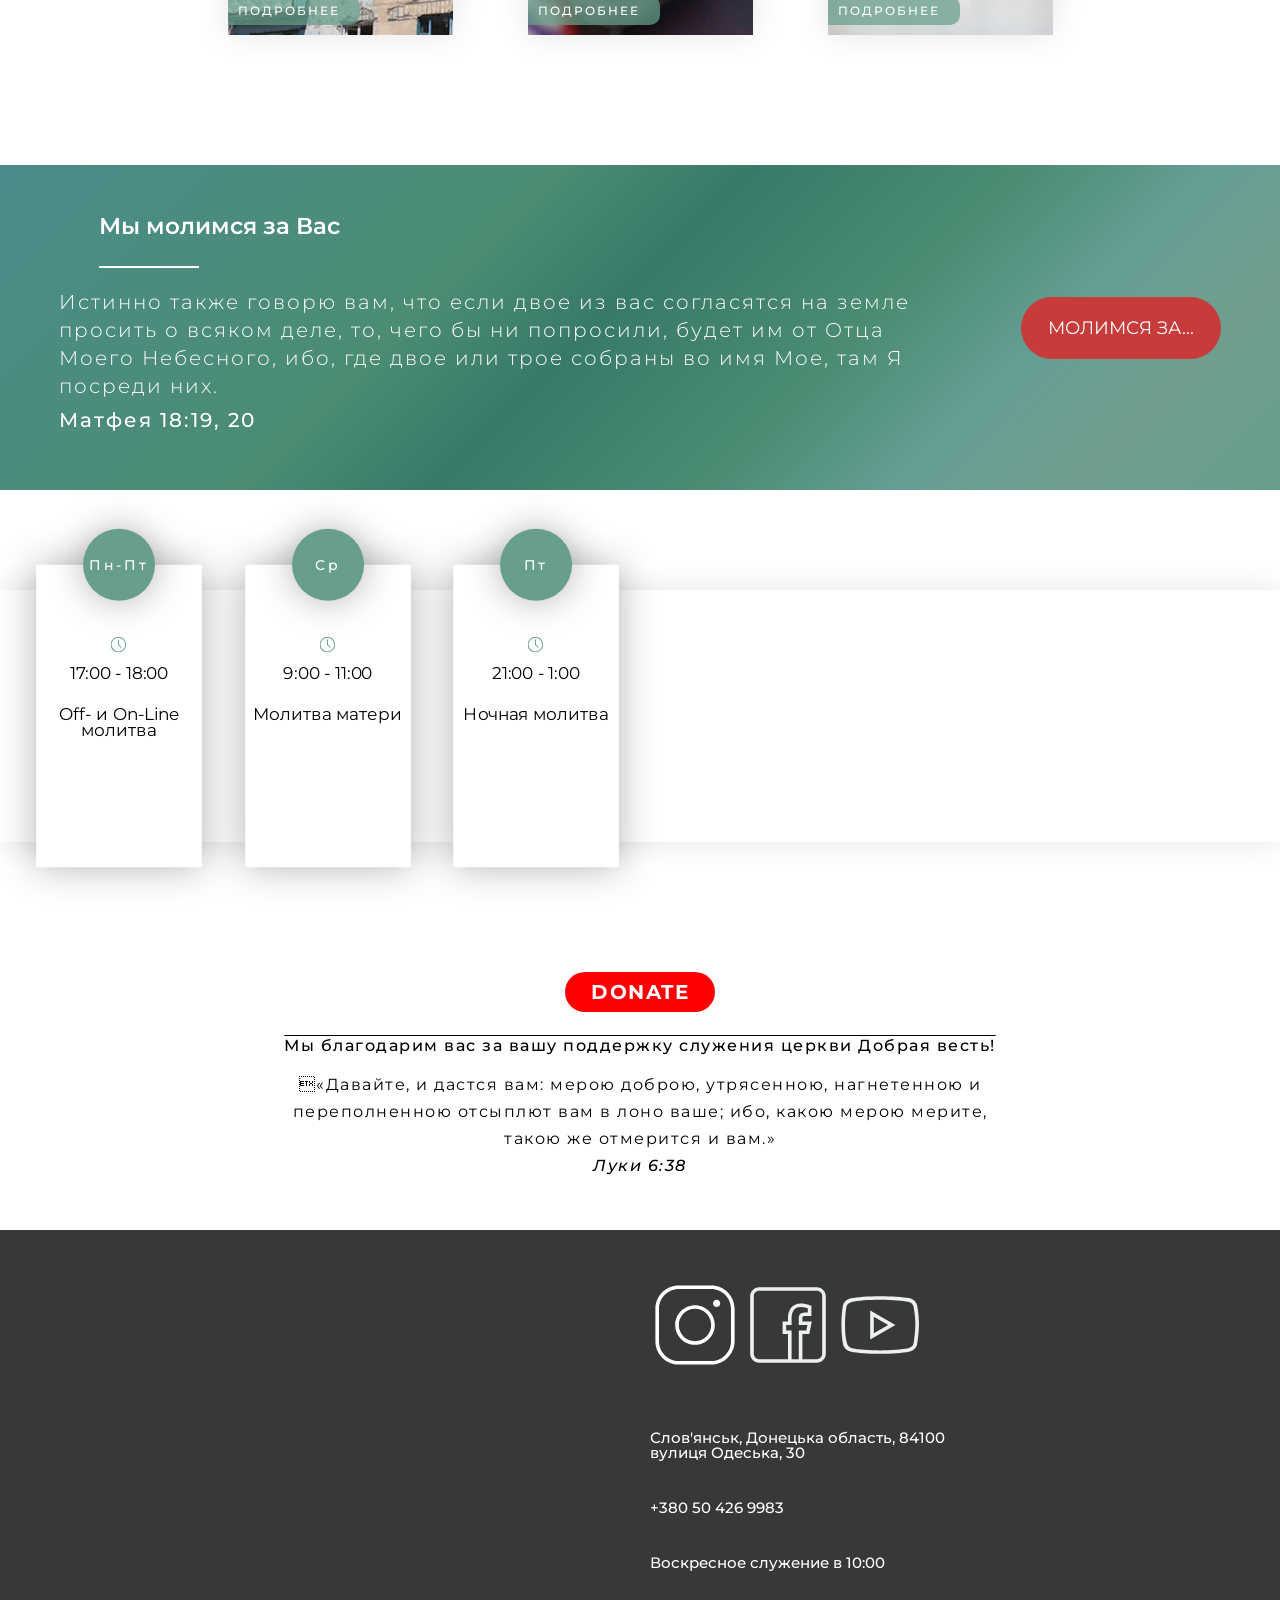
==== commit 464f7386: "123" ====
--- a/index.html
+++ b/index.html
@@ -385,6 +385,22 @@
         </div>
       </div>
     </footer>
+    <div id="popup-1" class="popup">
+      <div class="popup__body">
+        <div class="popup__content">
+          <a href="#" class="close__popup">x</a>
+          <p>
+            Lorem ipsum dolor sit amet, consectetur adipisicing elit, sed do
+            eiusmod tempor incididunt ut labore et dolore magna aliqua. Ut enim
+            ad minim veniam, quis nostrud exercitation ullamco laboris nisi ut
+            aliquip ex ea commodo consequat. Duis aute irure dolor in
+            reprehenderit in voluptate velit esse cillum dolore eu fugiat nulla
+            pariatur. Excepteur sint occaecat cupidatat non proident, sunt in
+            culpa qui officia deserunt mollit anim id est laborum.
+          </p>
+        </div>
+      </div>
+    </div>
     <!-- Подключил jQuery -->
     <script src="https://code.jquery.com/jquery-3.6.0.min.js"></script>
     <!-- Подключил слайдер Slick -->
--- a/css/style.css
+++ b/css/style.css
@@ -123,6 +123,7 @@
 }
 body {
   font-family: Montserrat;
+  position: relative;
 }
 
 .title {
@@ -143,7 +144,6 @@
 .header {
   height: 50px;
   width: 100%;
-  position: fixed;
   z-index: 10;
   background-color: #383838;
   font-size: 15px;
@@ -1068,4 +1068,19 @@
   display: block;
   color: #fff;
   margin: 0 0 40px 0;
+}
+
+.popup {
+  position: fixed;
+  width: 100%;
+  height: 100%;
+  background-color: #000;
+  z-index: 100;
+}
+
+.popup__body {
+  min-height: 100%;
+  display: flex;
+  align-items: center;
+  justify-content: center;
 }
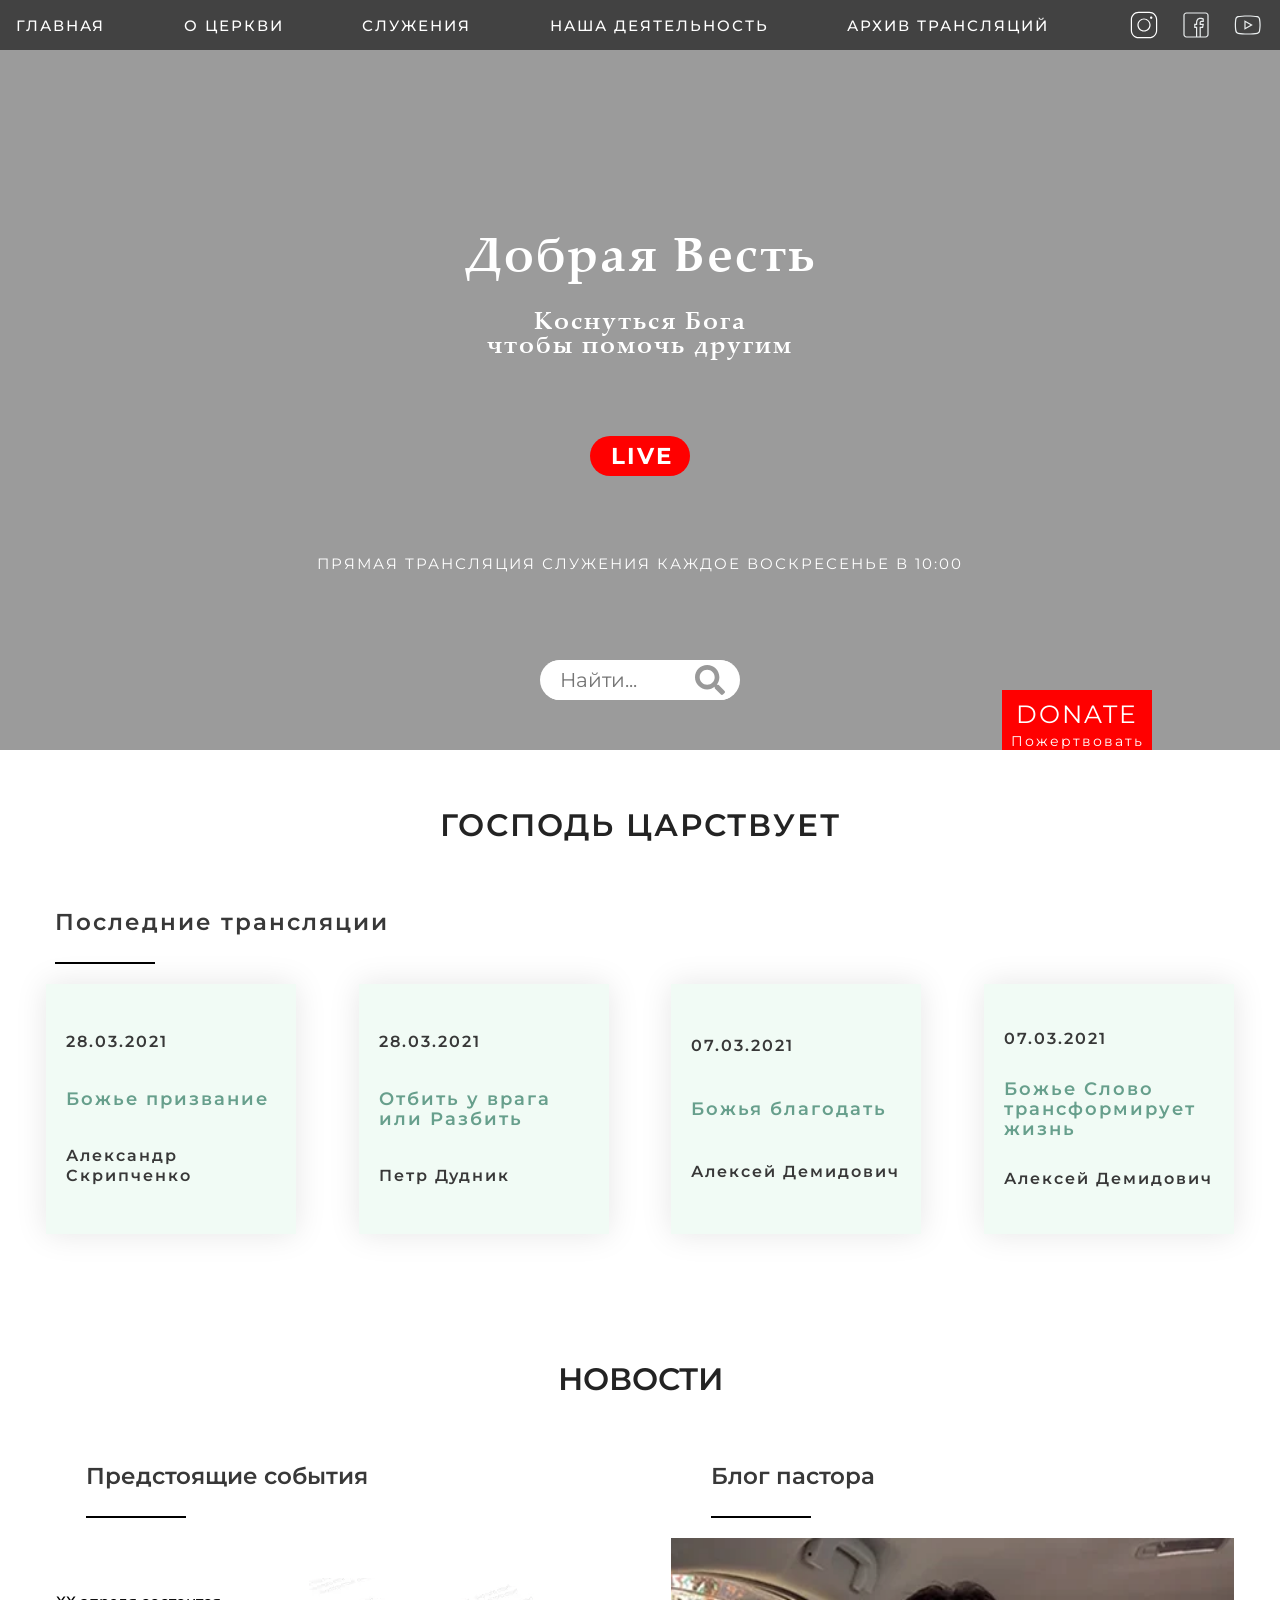
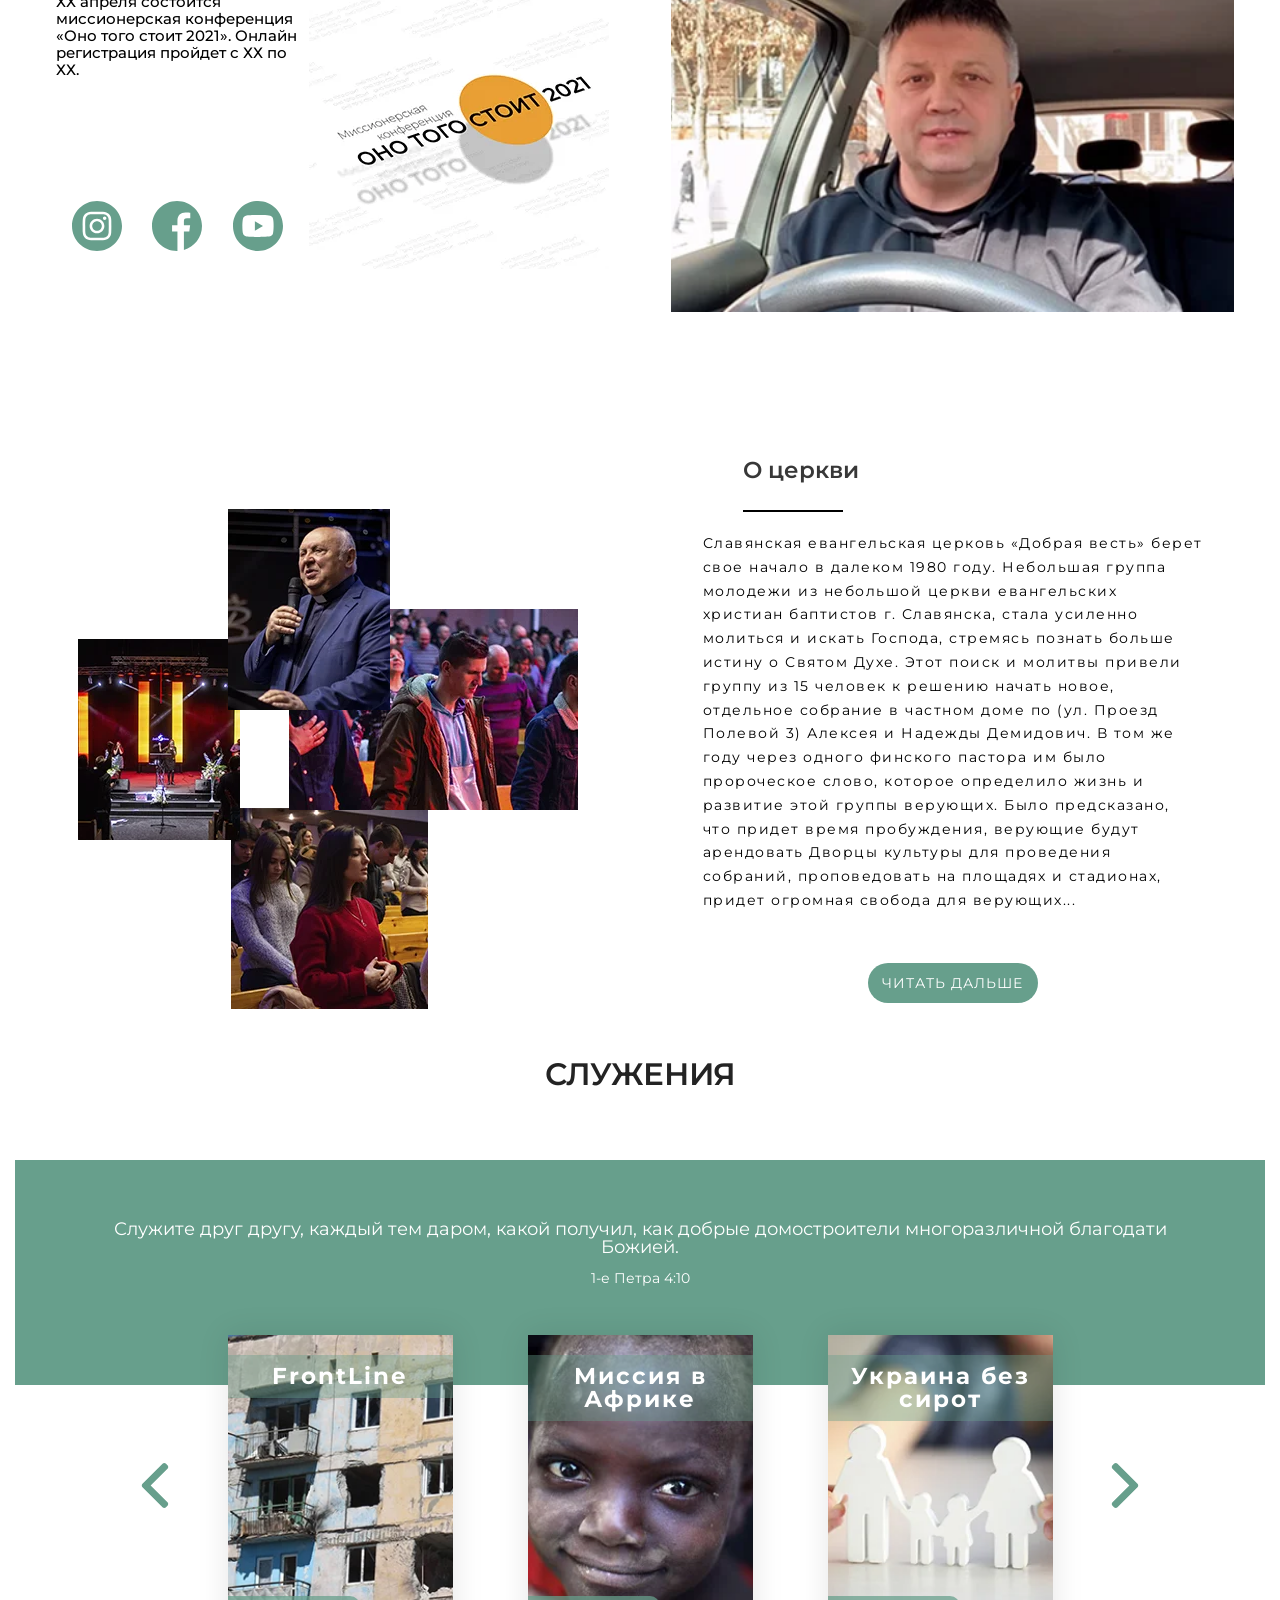
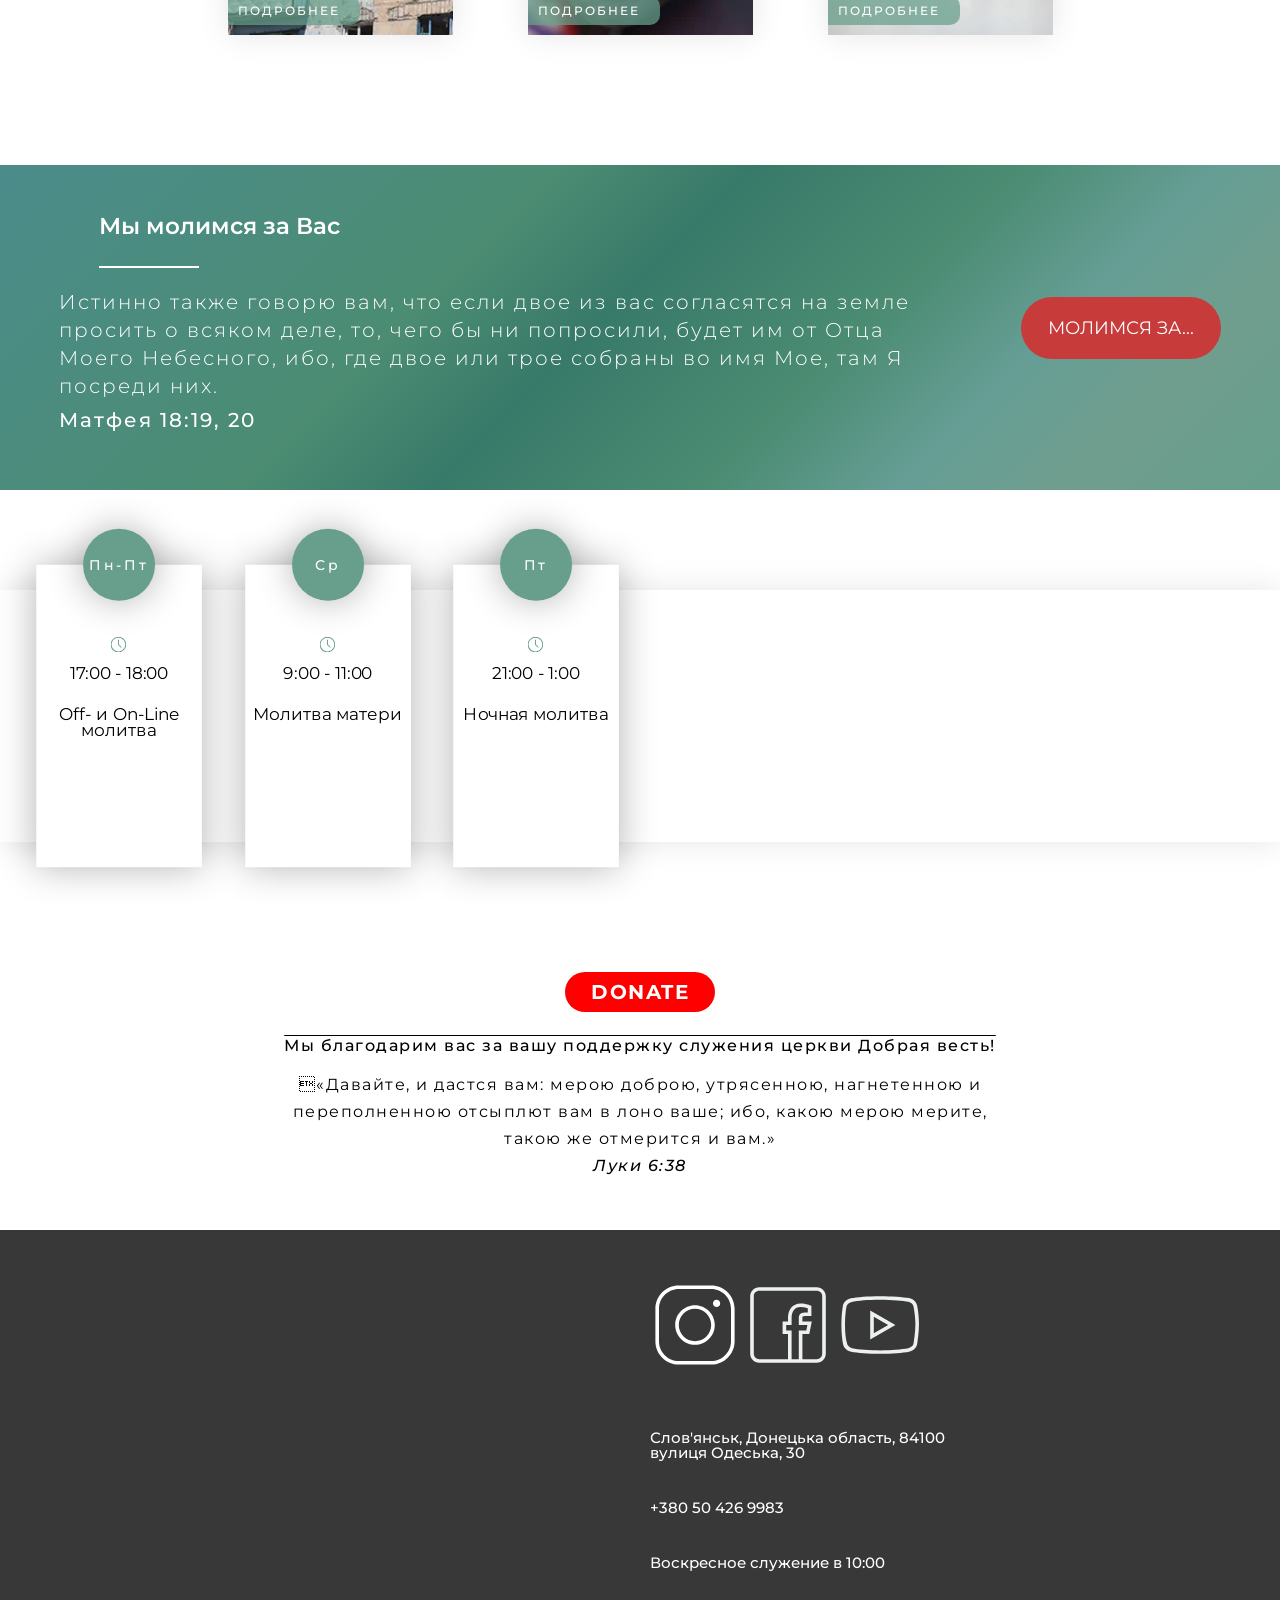
==== commit 1381f541: "hgf" ====
--- a/index.html
+++ b/index.html
@@ -49,7 +49,7 @@
         </ul>
       </nav>
     </header>
-    <content>
+    <content class="wrapper">
       <section class="first_screen">
         <video autoplay muted loop id="myVideo">
           <source src="video/videoplayback.mp4" type="video/mp4" />
@@ -101,11 +101,7 @@
               <p class="last_translation__subitem last_translation__speaker">
                 Александр Скрипченко
               </p>
-              <button
-                class="last_translation__play"
-                type="button"
-                name="button"
-              ></button>
+              <a href="#popup-1" class="last_translation__play popup-link"></a>
             </div>
             <div class="last_translation__item">
               <p class="last_translation__subitem last_translation__date">
@@ -117,11 +113,7 @@
               <p class="last_translation__subitem last_translation__speaker">
                 Петр Дудник
               </p>
-              <button
-                class="last_translation__play"
-                type="button"
-                name="button"
-              ></button>
+              <a href="#popup-2" class="last_translation__play popup-link"></a>
             </div>
             <div class="last_translation__item">
               <p class="last_translation__subitem last_translation__date">
@@ -133,11 +125,7 @@
               <p class="last_translation__subitem last_translation__speaker">
                 Алексей Демидович
               </p>
-              <button
-                class="last_translation__play"
-                type="button"
-                name="button"
-              ></button>
+              <a href="#popup-3" class="last_translation__play popup-link"></a>
             </div>
             <div class="last_translation__item">
               <p class="last_translation__subitem last_translation__date">
@@ -149,11 +137,7 @@
               <p class="last_translation__subitem last_translation__speaker">
                 Алексей Демидович
               </p>
-              <button
-                class="last_translation__play"
-                type="button"
-                name="button"
-              ></button>
+              <a href="#popup-3" class="last_translation__play popup-link"></a>
             </div>
           </div>
         </div>
@@ -388,16 +372,60 @@
     <div id="popup-1" class="popup">
       <div class="popup__body">
         <div class="popup__content">
-          <a href="#" class="close__popup">x</a>
-          <p>
-            Lorem ipsum dolor sit amet, consectetur adipisicing elit, sed do
-            eiusmod tempor incididunt ut labore et dolore magna aliqua. Ut enim
-            ad minim veniam, quis nostrud exercitation ullamco laboris nisi ut
-            aliquip ex ea commodo consequat. Duis aute irure dolor in
-            reprehenderit in voluptate velit esse cillum dolore eu fugiat nulla
-            pariatur. Excepteur sint occaecat cupidatat non proident, sunt in
-            culpa qui officia deserunt mollit anim id est laborum.
-          </p>
+          <iframe
+            width="560"
+            height="315"
+            src="https://www.youtube.com/embed/YKCpUFSQdIo"
+            title="YouTube video player"
+            frameborder="0"
+            allow="accelerometer; autoplay; clipboard-write; encrypted-media; gyroscope; picture-in-picture"
+            allowfullscreen
+          ></iframe>
+        </div>
+      </div>
+    </div>
+    <div id="popup-2" class="popup">
+      <div class="popup__body">
+        <div class="popup__content">
+          <iframe
+            width="560"
+            height="315"
+            src="https://www.youtube.com/embed/ZXeOvrTejSE"
+            title="YouTube video player"
+            frameborder="0"
+            allow="accelerometer; autoplay; clipboard-write; encrypted-media; gyroscope; picture-in-picture"
+            allowfullscreen
+          ></iframe>
+        </div>
+      </div>
+    </div>
+    <div id="popup-3" class="popup">
+      <div class="popup__body">
+        <div class="popup__content">
+          <iframe
+            width="560"
+            height="315"
+            src="https://www.youtube.com/embed/Io-pXnXWY24"
+            title="YouTube video player"
+            frameborder="0"
+            allow="accelerometer; autoplay; clipboard-write; encrypted-media; gyroscope; picture-in-picture"
+            allowfullscreen
+          ></iframe>
+        </div>
+      </div>
+    </div>
+    <div id="popup-4" class="popup">
+      <div class="popup__body">
+        <div class="popup__content">
+          <iframe
+            width="560"
+            height="315"
+            src="https://www.youtube.com/embed/Io-pXnXWY24"
+            title="YouTube video player"
+            frameborder="0"
+            allow="accelerometer; autoplay; clipboard-write; encrypted-media; gyroscope; picture-in-picture"
+            allowfullscreen
+          ></iframe>
         </div>
       </div>
     </div>
@@ -407,5 +435,7 @@
     <script src="js/slick.min.js"></script>
     <!-- Подключил файл скриптов -->
     <script src="js/script.js"></script>
+    <!-- Подключил файл скриптов модальных окон -->
+    <script src="js/popups.js"></script>
   </body>
 </html>
--- a/css/style.css
+++ b/css/style.css
@@ -344,8 +344,8 @@
   transition-duration: 200ms;
 }
 .first_screen__live:hover {
-  box-shadow: 0 0 10px rgba(255, 0, 0, 0.5);
-  background-color: #d00;
+  box-shadow: 0 0 20px #fb8f8f;
+  background-color: #c40606;
 }
 
 .first_screen__info {
@@ -1072,10 +1072,19 @@
 
 .popup {
   position: fixed;
+  top: 0px;
   width: 100%;
   height: 100%;
-  background-color: #000;
-  z-index: 100;
+  background-color: rgba(0, 0, 0, 0.8);
+  opacity: 0;
+  visibility: hidden;
+  transform: translateY(-100%);
+  transition-duration: 600ms;
+}
+.popup.open {
+  transform: translateY(0);
+  opacity: 1;
+  visibility: visible;
 }
 
 .popup__body {
@@ -1083,4 +1092,12 @@
   display: flex;
   align-items: center;
   justify-content: center;
+}
+.popup__body iframe {
+  width: 800px;
+  height: 450px;
+}
+
+.popup__content {
+  box-shadow: 0 0 10px #fff;
 }
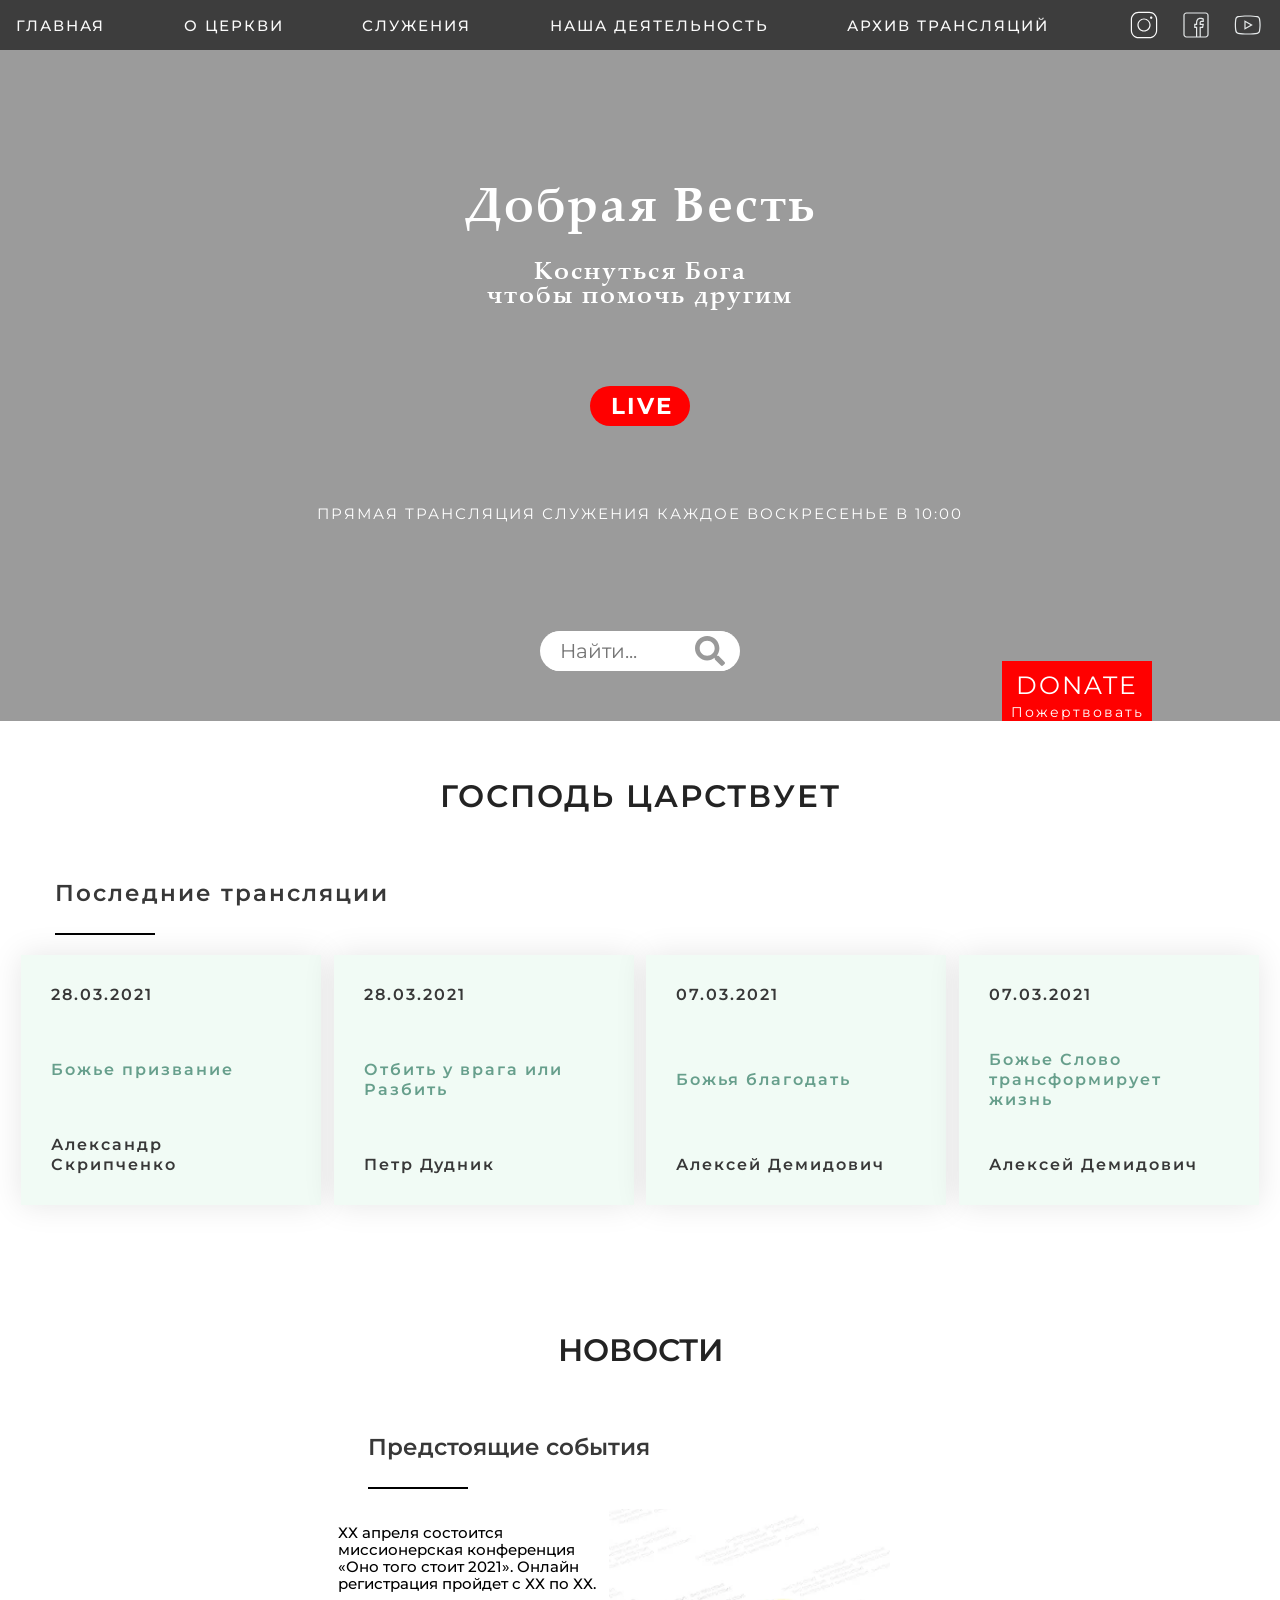
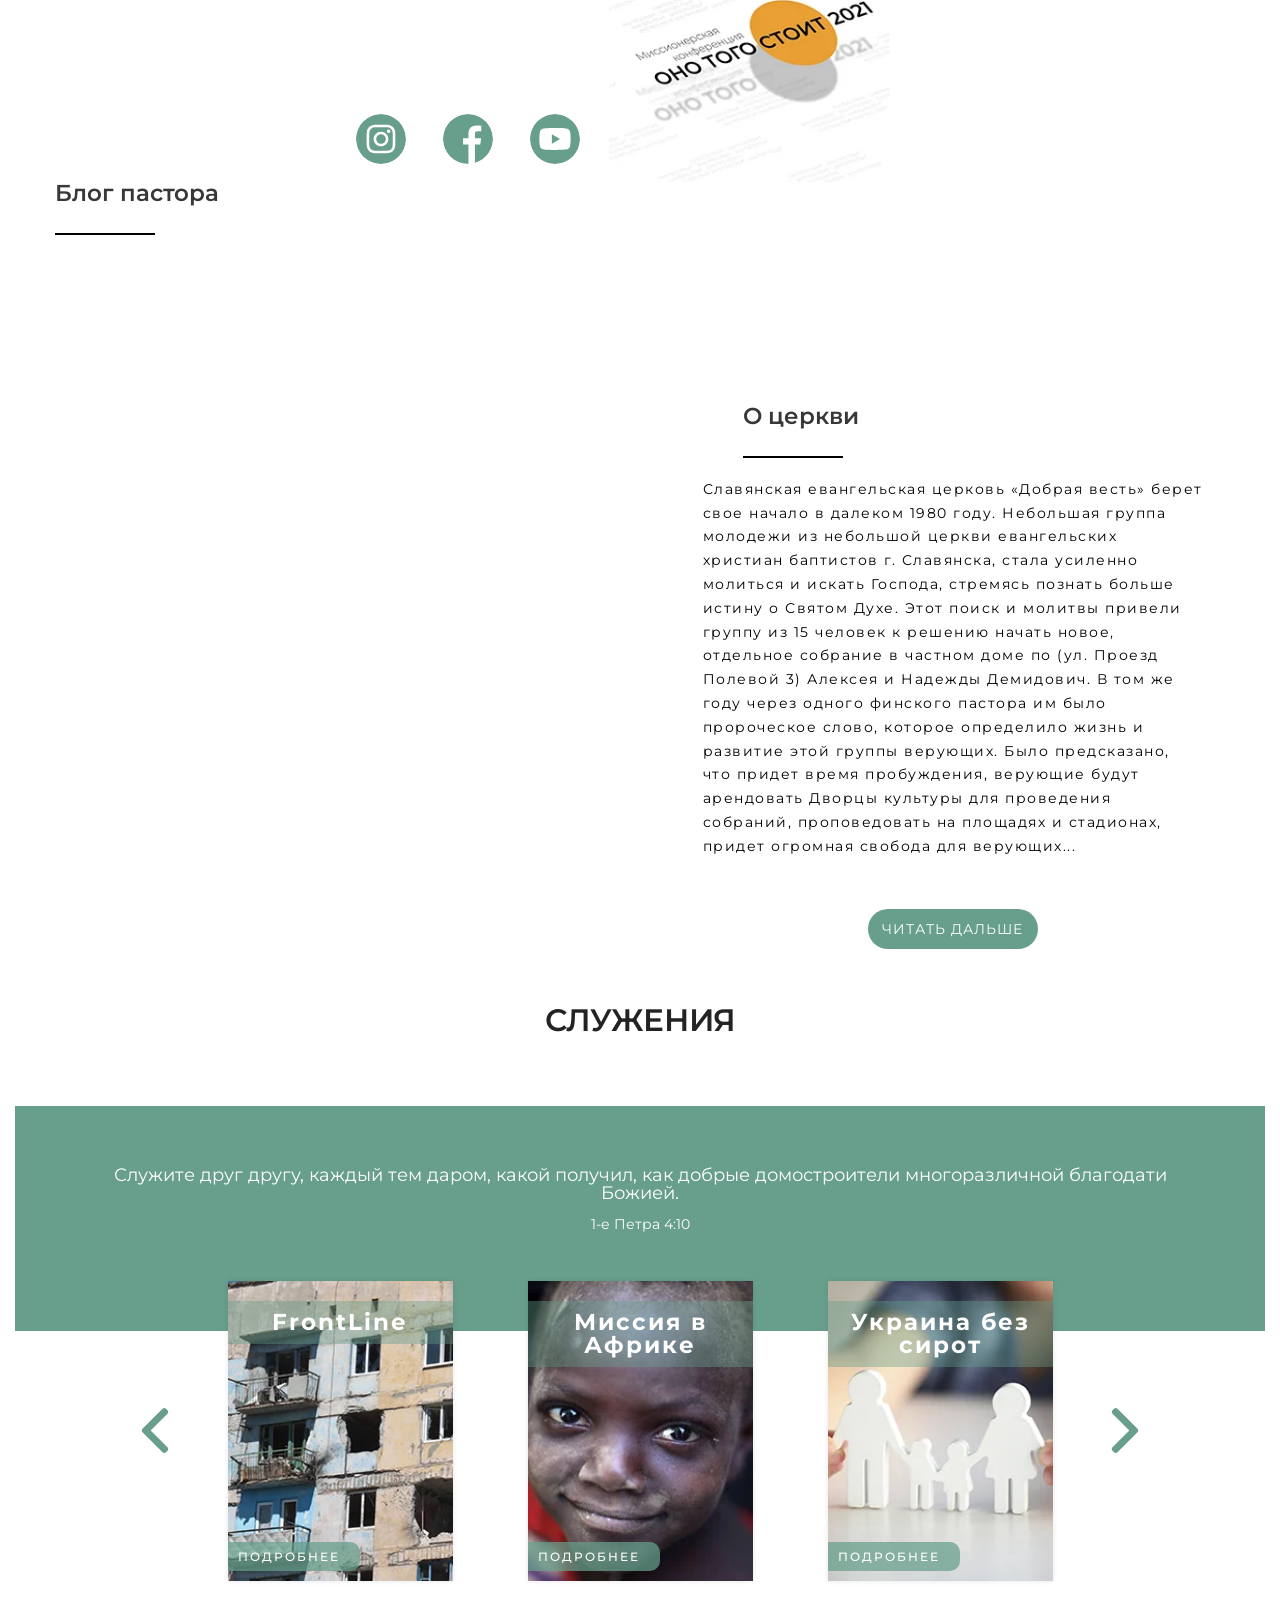
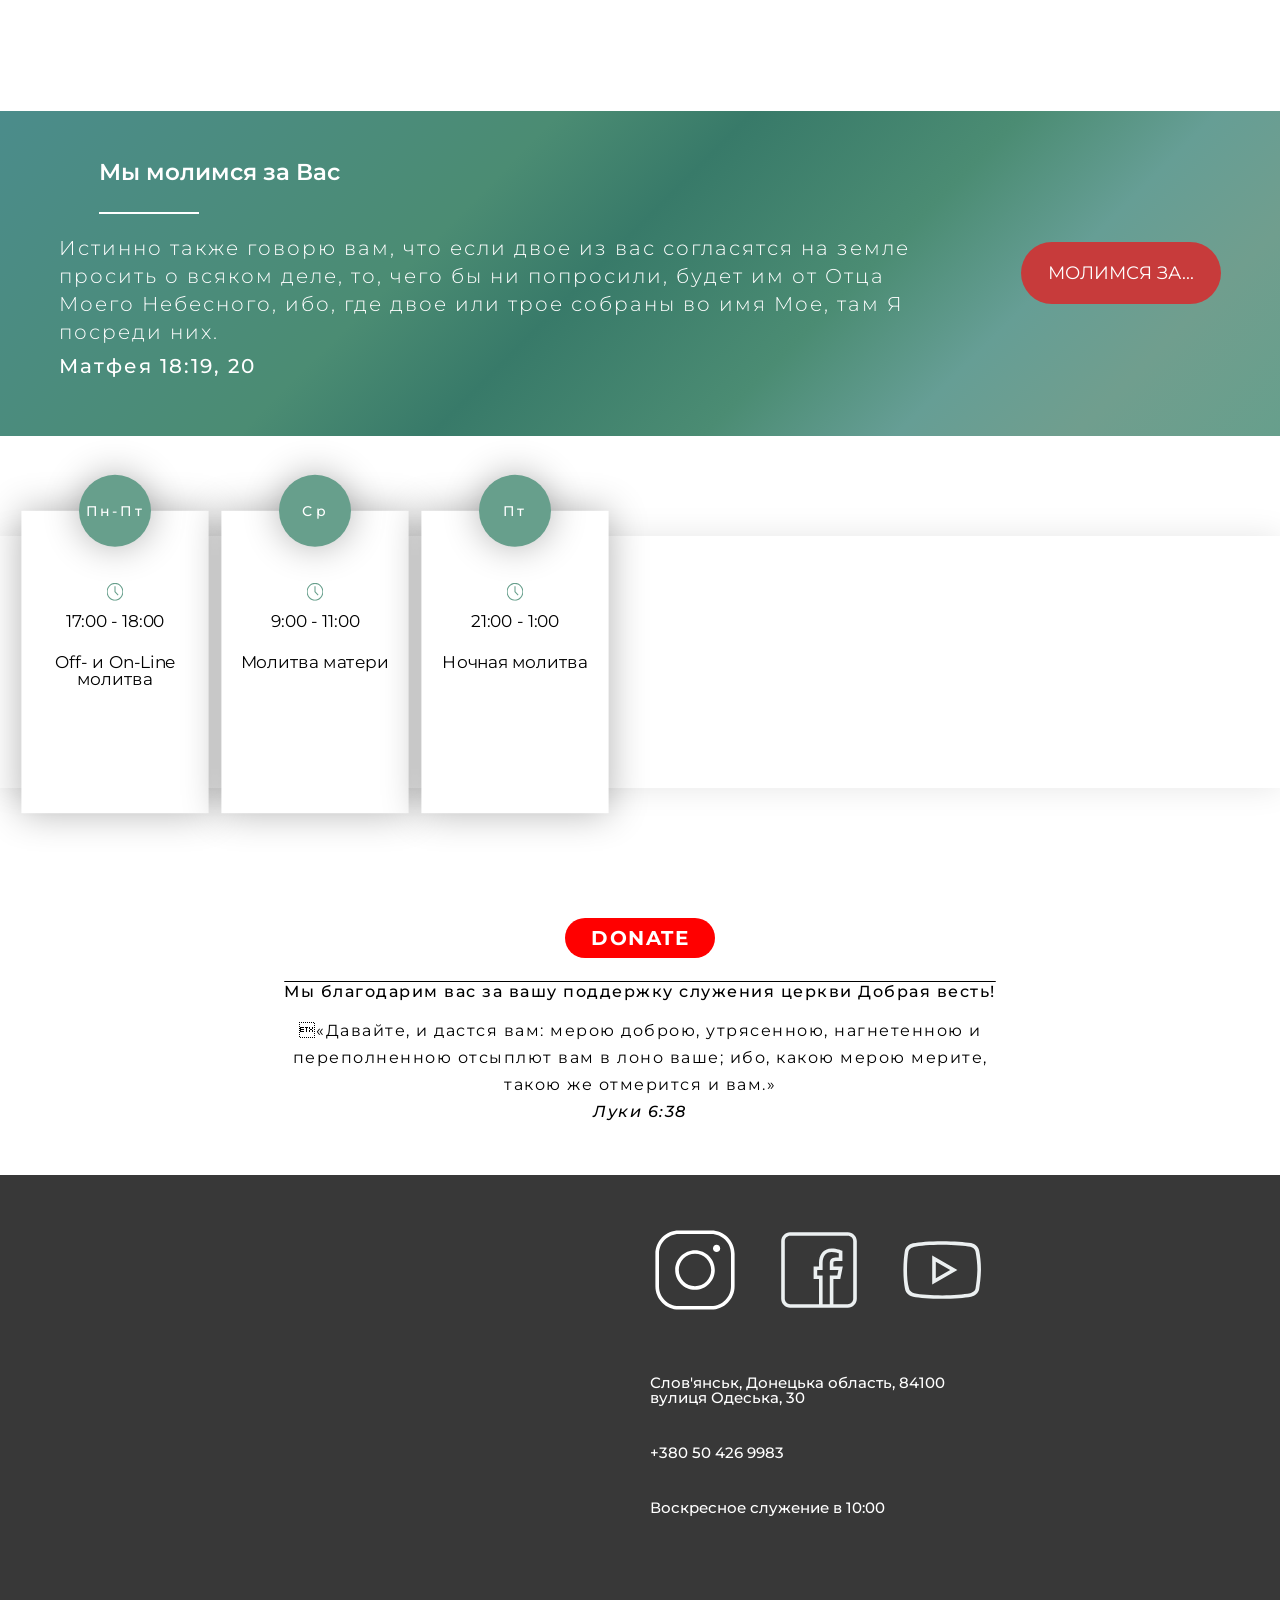
==== commit 497fd01b: "adapt" ====
--- a/index.html
+++ b/index.html
@@ -9,6 +9,7 @@
   </head>
   <body>
     <header class="header">
+      <!-- <div class="container"> -->
       <nav class="header__menu">
         <ul class="header__list">
           <li class="header__item">
@@ -48,6 +49,10 @@
           </li>
         </ul>
       </nav>
+      <div class="menu__icon">
+        <span></span>
+      </div>
+      <!-- </div> -->
     </header>
     <content class="wrapper">
       <section class="first_screen">
@@ -148,35 +153,33 @@
           <div class="news__row">
             <div class="news__item news__events">
               <h3 class="news__subtitle subtitle">Предстоящие события</h3>
-              <div class="news__slider">
-                <div class="slider__item">
-                  <div class="events__row">
-                    <div class="evants__item evants__text">
-                      <p>
-                        ХХ апреля состоится миссионерская конференция «Оно того
-                        стоит 2021». Онлайн регистрация пройдет с ХХ по ХХ.
-                      </p>
-                      <ul class="evants__social">
-                        <li><a class="evants__instagram" href="#"></a></li>
-                        <li><a class="evants__facebook" href="#"></a></li>
-                        <li><a class="evants__youtube" href="#"></a></li>
-                      </ul>
-                    </div>
-                    <div class="evants__item evants__image">
-                      <img src="./img/news-pictures.webp" alt="" />
-                    </div>
+              <div class="news__slider" <div class="slider__item">
+                <div class="events__row">
+                  <div class="evants__item evants__text">
+                    <p>
+                      ХХ апреля состоится миссионерская конференция «Оно того
+                      стоит 2021». Онлайн регистрация пройдет с ХХ по ХХ.
+                    </p>
+                    <ul class="evants__social">
+                      <li><a class="evants__instagram" href="#"></a></li>
+                      <li><a class="evants__facebook" href="#"></a></li>
+                      <li><a class="evants__youtube" href="#"></a></li>
+                    </ul>
+                  </div>
+                  <div class="evants__item evants__image">
+                    <img src="./img/news-pictures.webp" alt="" />
                   </div>
                 </div>
               </div>
             </div>
-            <div class="news__item news__blog">
-              <h3 class="news__subtitle subtitle">Блог пастора</h3>
-              <div class="blog__image">
-                <a
-                  href="https://www.facebook.com/pdudnik"
-                  class="news__blog_peter"
-                ></a>
-              </div>
+          </div>
+          <div class="news__item news__blog">
+            <h3 class="news__subtitle subtitle">Блог пастора</h3>
+            <div class="blog__image">
+              <a
+                href="https://www.facebook.com/pdudnik"
+                class="news__blog_peter"
+              ></a>
             </div>
           </div>
         </div>
@@ -184,12 +187,7 @@
       <section class="about_chirch">
         <div class="container">
           <div class="about_chirch__row">
-            <div class="about_chirch__item about_chirch_image">
-              <img src="./img/img-1.webp" alt="" class="about_chirch__img_1" />
-              <img src="./img/img-2.webp" alt="" class="about_chirch__img_2" />
-              <img src="./img/img-3.webp" alt="" class="about_chirch__img_3" />
-              <img src="./img/img-4.webp" alt="" class="about_chirch__img_4" />
-            </div>
+            <div class="about_chirch__item about_chirch_image"></div>
             <div class="about_chirch__item about_chirch_info">
               <h3 class="about_chirch__subtitle subtitle">О церкви</h3>
               <p class="about_chirch_text">
--- a/css/style.css
+++ b/css/style.css
@@ -121,9 +121,58 @@
   font-family: "palatino linotype";
   src: url("../fonts/palab.ttf");
 }
+.menu__icon {
+  display: none;
+  z-index: 6;
+  position: fixed;
+  top: 15px;
+  right: 20px;
+  width: 30px;
+  height: 18px;
+  cursor: pointer;
+}
+.menu__icon span, .menu__icon::before, .menu__icon::after {
+  left: 0;
+  position: absolute;
+  height: 10%;
+  width: 100%;
+  transition: all 0.3s ease 0s;
+  background-color: #636060;
+}
+.menu__icon::before, .menu__icon::after {
+  content: "";
+}
+.menu__icon::before {
+  top: 0;
+}
+.menu__icon::after {
+  bottom: 0;
+}
+.menu__icon span {
+  top: 40%;
+  transform: scale(1) translate(0, 50%);
+}
+.menu__icon._active span {
+  transform: scale(0) translate(0, 50%);
+}
+.menu__icon._active::before {
+  top: 50%;
+  transform: rotate(-45deg) translate(0, -50%);
+}
+.menu__icon._active::after {
+  bottom: 50%;
+  transform: rotate(45deg) translate(0, 50%);
+}
+
 body {
   font-family: Montserrat;
   position: relative;
+}
+
+.container {
+  max-width: 1300px;
+  margin: 0 auto;
+  padding: 0 15px;
 }
 
 .title {
@@ -142,8 +191,13 @@
 }
 
 .header {
+  display: -ms-flex;
+  display: flex;
+  align-items: center;
+  justify-content: space-between;
   height: 50px;
   width: 100%;
+  position: fixed;
   z-index: 10;
   background-color: #383838;
   font-size: 15px;
@@ -152,14 +206,16 @@
   letter-spacing: 2px;
   opacity: 0.95;
 }
-
-.container {
-  max-width: 1300px;
-  margin: 0 auto;
+.header .container {
+  display: -ms-flex;
+  display: flex;
+  align-items: center;
+  justify-content: space-between;
   padding: 0 15px;
 }
 
 .header__menu {
+  flex: 1;
   height: 100%;
   max-width: 1300px;
   margin: 0 auto;
@@ -283,7 +339,7 @@
   border-radius: 5px;
   background-color: #fff;
   margin: 0 2px 0 0;
-  transform: translateY(14px);
+  transform: translateY(-4px);
 }
 .header__sociallink > a:after {
   content: "";
@@ -298,13 +354,12 @@
   text-align: center;
   letter-spacing: 2px;
   color: #fff;
-  padding: 180px 0 0 0;
-  height: 700px;
+  padding: 180px 0 200px 0;
   background-color: rgba(56, 56, 56, 0.5);
   position: relative;
 }
 .first_screen #myVideo {
-  width: 100%;
+  min-height: 100%;
   position: absolute;
   top: 0;
   left: 0;
@@ -444,19 +499,19 @@
 
 .last_translation__row {
   display: flex;
+  flex-wrap: wrap;
   justify-content: space-around;
   color: #383838;
 }
 
 .last_translation__item {
   line-height: 20px;
-  padding: 30px 20px;
-  max-width: 250px;
+  padding: 30px 30px;
   min-height: 250px;
-  flex: 0 1 20%;
+  flex: 0 1 24%;
   display: flex;
   flex-direction: column;
-  justify-content: space-around;
+  justify-content: space-between;
   word-wrap: break-word;
   background-color: #f1fbf5;
   transform: scale(1);
@@ -478,6 +533,7 @@
 .last_translation__item:hover {
   box-shadow: 0px 0px 35px rgba(0, 0, 0, 0.3);
   transform: scale(1.05);
+  z-index: 2;
 }
 .last_translation__item:hover .last_translation__play {
   transform: scale(1);
@@ -486,21 +542,20 @@
 
 .last_translation__subitem {
   position: relative;
+  font-size: 16px;
 }
 
 .last_translation__date {
+  font-weight: 600;
+}
+
+.last_translation__name {
   font-size: 16px;
   font-weight: 600;
-}
-
-.last_translation__name {
-  font-size: 18px;
-  font-weight: 600;
   color: #679f8c;
 }
 
 .last_translation__speaker {
-  font-size: 16px;
   font-weight: 600;
   color: #383838;
 }
@@ -515,9 +570,8 @@
 }
 
 .news__item {
-  flex: 0 1 45%;
-}
-
+  flex: 0 1 50%;
+}
 .news__subtitle {
   position: relative;
   padding: 0 0 50px 40px;
@@ -540,6 +594,13 @@
   line-height: 17px;
 }
 
+.evants__item {
+  flex: 0 1 45%;
+}
+.evants__item img {
+  width: 100%;
+}
+
 .evants__text {
   padding: 15px 10px;
   display: flex;
@@ -559,6 +620,12 @@
   display: inline-block;
   width: 50px;
   height: 50px;
+  border-radius: 50%;
+  transition-duration: 600ms;
+}
+.evants__social a:hover {
+  box-shadow: 0 0 5px #679f8c;
+  transform: scale(1.05);
 }
 .evants__social .evants__instagram {
   background: url("../img/instagram_news.svg") 0 0/50px 50px no-repeat;
@@ -673,6 +740,48 @@
   line-height: 40px;
   letter-spacing: 1px;
   text-transform: uppercase;
+  position: relative;
+  transition-duration: 600ms;
+}
+.about_chirch__more:before {
+  content: "";
+  display: block;
+  position: absolute;
+  width: 25%;
+  height: 110%;
+  top: 0;
+  left: 0;
+  background-color: #fff;
+  opacity: 0;
+  transform: rotate(30deg);
+  transform: translateX(0);
+  transition-duration: 300ms;
+}
+.about_chirch__more:after {
+  content: "";
+  display: block;
+  position: absolute;
+  width: 25%;
+  height: 110%;
+  top: 0;
+  right: 0;
+  background-color: #fff;
+  opacity: 0;
+  transform: translateX(0);
+  transition-duration: 300ms;
+}
+.about_chirch__more:hover {
+  box-shadow: 0 0 15px rgba(0, 0, 0, 0.3);
+}
+
+.about_chirch__more:hover::before {
+  opacity: 0.1;
+  transform: translateX(400%);
+}
+
+.about_chirch__more:hover::after {
+  opacity: 0.1;
+  transform: translateX(-400%);
 }
 
 .ministry .container {
@@ -776,7 +885,7 @@
   position: relative;
   max-height: 300px;
   max-width: 250px;
-  box-shadow: 0px 0px 30px rgba(0, 0, 0, 0.1);
+  box-shadow: 0px 0px 5px rgba(0, 0, 0, 0.1);
   transform: scale(1);
   transition-duration: 500ms;
 }
@@ -800,12 +909,9 @@
   transition-duration: 500ms;
 }
 .slider_item__border:hover {
-  box-shadow: 0px 0px 30px rgba(0, 0, 0, 0.3);
-}
-
-/* Слайдер */
-/* Слайдер запущен */
-/* Слайдер с точками */
+  box-shadow: 0px 0px 15px rgba(0, 0, 0, 0.3);
+}
+
 /* Ограничивающая оболочка */
 .slick-list {
   overflow: hidden;
@@ -817,18 +923,6 @@
   justify-content: center;
 }
 
-/* Слайд */
-/* Слайд активный (показывается) */
-/* Слайд основной */
-/* Слайд по центру */
-/* Клонированный слайд */
-/* Стрелка */
-/* Стрелка влево */
-/* Стрелка вправо */
-/* Стрелка не активная */
-/* Точки (булиты) */
-/* Активная точка */
-/* Элемент точки */
 .pray {
   padding: 50px 0;
   /* Permalink - use to edit and share this gradient: https://colorzilla.com/gradient-editor/#4b8c8b+0,4b8c73+35,387a69+47,4b8c73+64,669e95+76,709e8e+87,679f8c+100 */
@@ -894,6 +988,49 @@
   font-size: 18px;
   color: #fff;
   text-transform: uppercase;
+  overflow: hidden;
+  position: relative;
+  transition-duration: 600ms;
+}
+.pray__button button:before {
+  content: "";
+  display: block;
+  position: absolute;
+  width: 25%;
+  height: 110%;
+  top: 0;
+  left: 0;
+  background-color: #fff;
+  opacity: 0;
+  transform: rotate(30deg);
+  transform: translateX(0);
+  transition-duration: 300ms;
+}
+.pray__button button:after {
+  content: "";
+  display: block;
+  position: absolute;
+  width: 25%;
+  height: 110%;
+  top: 0;
+  right: 0;
+  background-color: #fff;
+  opacity: 0;
+  transform: translateX(0);
+  transition-duration: 300ms;
+}
+.pray__button button:hover {
+  box-shadow: 0 0 15px rgba(0, 0, 0, 0.3);
+}
+
+.pray__button > button:hover::before {
+  opacity: 0.1;
+  transform: translateX(400%);
+}
+
+.pray__button > button:hover::after {
+  opacity: 0.1;
+  transform: translateX(-400%);
 }
 
 .pray-room {
@@ -905,10 +1042,15 @@
 
 .pray-room__row {
   display: flex;
+  justify-content: space-between;
 }
 
 .pray-room__item {
-  flex: 1;
+  text-align: center;
+  width: 48%;
+}
+.pray-room__item iframe {
+  width: 100%;
 }
 
 .pray-room__schedule {
@@ -924,7 +1066,7 @@
   display: flex;
   flex-direction: column;
   align-items: center;
-  width: 22%;
+  flex: 0 1 26%;
   transform: scale(1.2);
   box-shadow: 0px 0px 30px rgba(0, 0, 0, 0.3);
 }
@@ -1001,6 +1143,11 @@
   font-size: 20px;
   text-transform: uppercase;
   font-weight: 700;
+  transition-duration: 600ms;
+}
+.donate__link:hover {
+  box-shadow: 0 0 20px #fb8f8f;
+  background-color: #c40606;
 }
 
 .donate__thanks {
@@ -1051,13 +1198,36 @@
 }
 
 .footer__socialitem {
-  flex: 0 1 15%;
+  flex: 0 1 20%;
   width: 90px;
   height: 90px;
 }
 .footer__socialitem a {
   width: 100%;
   height: 100%;
+  color: #fff;
+  position: relative;
+  transition-duration: 600ms;
+  overflow: hidden;
+}
+.footer__socialitem a:before {
+  content: "";
+  width: 90px;
+  height: 95px;
+  position: absolute;
+  top: 0;
+  left: 0;
+  opacity: 0;
+  transform: translateY(-50px);
+  border-radius: 5px;
+  background-color: #fff;
+  margin: 0 2px 0 0;
+  transition-duration: 600ms;
+}
+
+.footer__socialitem a:hover::before {
+  opacity: 0.2;
+  transform: translateY(0px);
 }
 
 .footer__adress {
@@ -1065,13 +1235,17 @@
 }
 
 .footer__pohne {
-  display: block;
+  display: inline-block;
   color: #fff;
   margin: 0 0 40px 0;
+}
+.footer__pohne:hover {
+  color: #679f8c;
 }
 
 .popup {
   position: fixed;
+  z-index: 100;
   top: 0px;
   width: 100%;
   height: 100%;
@@ -1099,5 +1273,190 @@
 }
 
 .popup__content {
-  box-shadow: 0 0 10px #fff;
+  box-shadow: 0 0 20px rgba(0, 0, 0, 0.6);
+}
+
+body.lock {
+  overflow: hidden;
+}
+
+@media (max-width: 1000px) {
+  .header {
+    font-size: 12px;
+  }
+
+  .last_translation__subitem {
+    font-size: 14px;
+  }
+
+  .last_translation__name {
+    font-size: 18px;
+  }
+
+  .last_translation__item {
+    flex: 0 1 48%;
+    margin-bottom: 15px;
+  }
+
+  .ministry__slider {
+    /* Стрелка влево */
+    /* Стрелка вправо */
+  }
+  .ministry__slider .slick-arrow {
+    top: 100%;
+  }
+  .ministry__slider .slick-arrow.slick-prev {
+    left: 100px;
+    transform: rotate(180deg);
+  }
+  .ministry__slider .slick-arrow.slick-next {
+    right: 100px;
+  }
+}
+@media (max-width: 840px) {
+  .header {
+    background-color: rgba(0, 0, 0, 0.25);
+    transition-duration: 500ms;
+    padding: 0;
+  }
+
+  .header__menu {
+    padding: 0;
+    position: absolute;
+    top: 0;
+    left: 0;
+    height: auto;
+    width: 100%;
+    transform: translateY(-100%);
+    transition-duration: 500ms;
+  }
+  .header__menu .header__list {
+    font-size: 16px;
+    padding: 40px 0;
+    flex-direction: column;
+    background-color: #000;
+    height: 400px;
+    width: 100%;
+  }
+  .header__menu .header__list span {
+    display: inline-block;
+  }
+  .header__menu .header__list span a {
+    display: inline-block;
+    padding: 10px;
+  }
+  .header__menu._active {
+    transform: translateY(0);
+  }
+
+  ._lock {
+    transition-duration: 500ms;
+    overflow: hidden;
+  }
+
+  .menu__icon {
+    display: block;
+  }
+  .menu__icon._active span {
+    transform: scale(0) translate(0, 50%);
+  }
+  .menu__icon._active::before {
+    top: 50%;
+    transform: rotate(-45deg) translate(0, -50%);
+  }
+  .menu__icon._active::after {
+    bottom: 50%;
+    transform: rotate(45deg) translate(0, 50%);
+  }
+
+  .first_screen {
+    padding: 70px 0 150px 0;
+  }
+
+  .first_screen__title {
+    margin-bottom: 15px;
+  }
+
+  .first_screen__text {
+    margin-bottom: 40px;
+  }
+
+  .first_screen__live {
+    margin: 0 auto 40px;
+  }
+
+  .first_screen__info {
+    margin-bottom: 50px;
+  }
+
+  .first_screen__sersh {
+    bottom: 100px;
+  }
+
+  .news {
+    padding: 10px 0px;
+  }
+
+  .news__row {
+    flex-direction: column;
+  }
+
+  .evants__social li {
+    margin: 0 3px;
+  }
+
+  .blog__image {
+    height: 400px;
+  }
+
+  .about_chirch {
+    padding: 20px 0;
+  }
+
+  .about_chirch__row {
+    flex-direction: column;
+  }
+
+  .pray-room__row {
+    flex-direction: column;
+    align-items: center;
+  }
+
+  .pray-room__item {
+    width: 80%;
+    padding-bottom: 30px;
+  }
+  .pray-room__item:last-child {
+    padding: 0;
+  }
+
+  .footer__row {
+    flex-direction: column;
+  }
+}
+@media (max-width: 600px) {
+  .pray-room__item {
+    width: 100%;
+  }
+
+  .pray__row {
+    flex-direction: column;
+  }
+
+  .last_translation__row {
+    flex-direction: column;
+  }
+
+  .last_translation__item .last_translation__play {
+    transform: scale(1);
+    opacity: 1;
+  }
+
+  .events__row {
+    flex-direction: column;
+  }
+
+  .slider__item {
+    padding: 10px 0;
+  }
 }
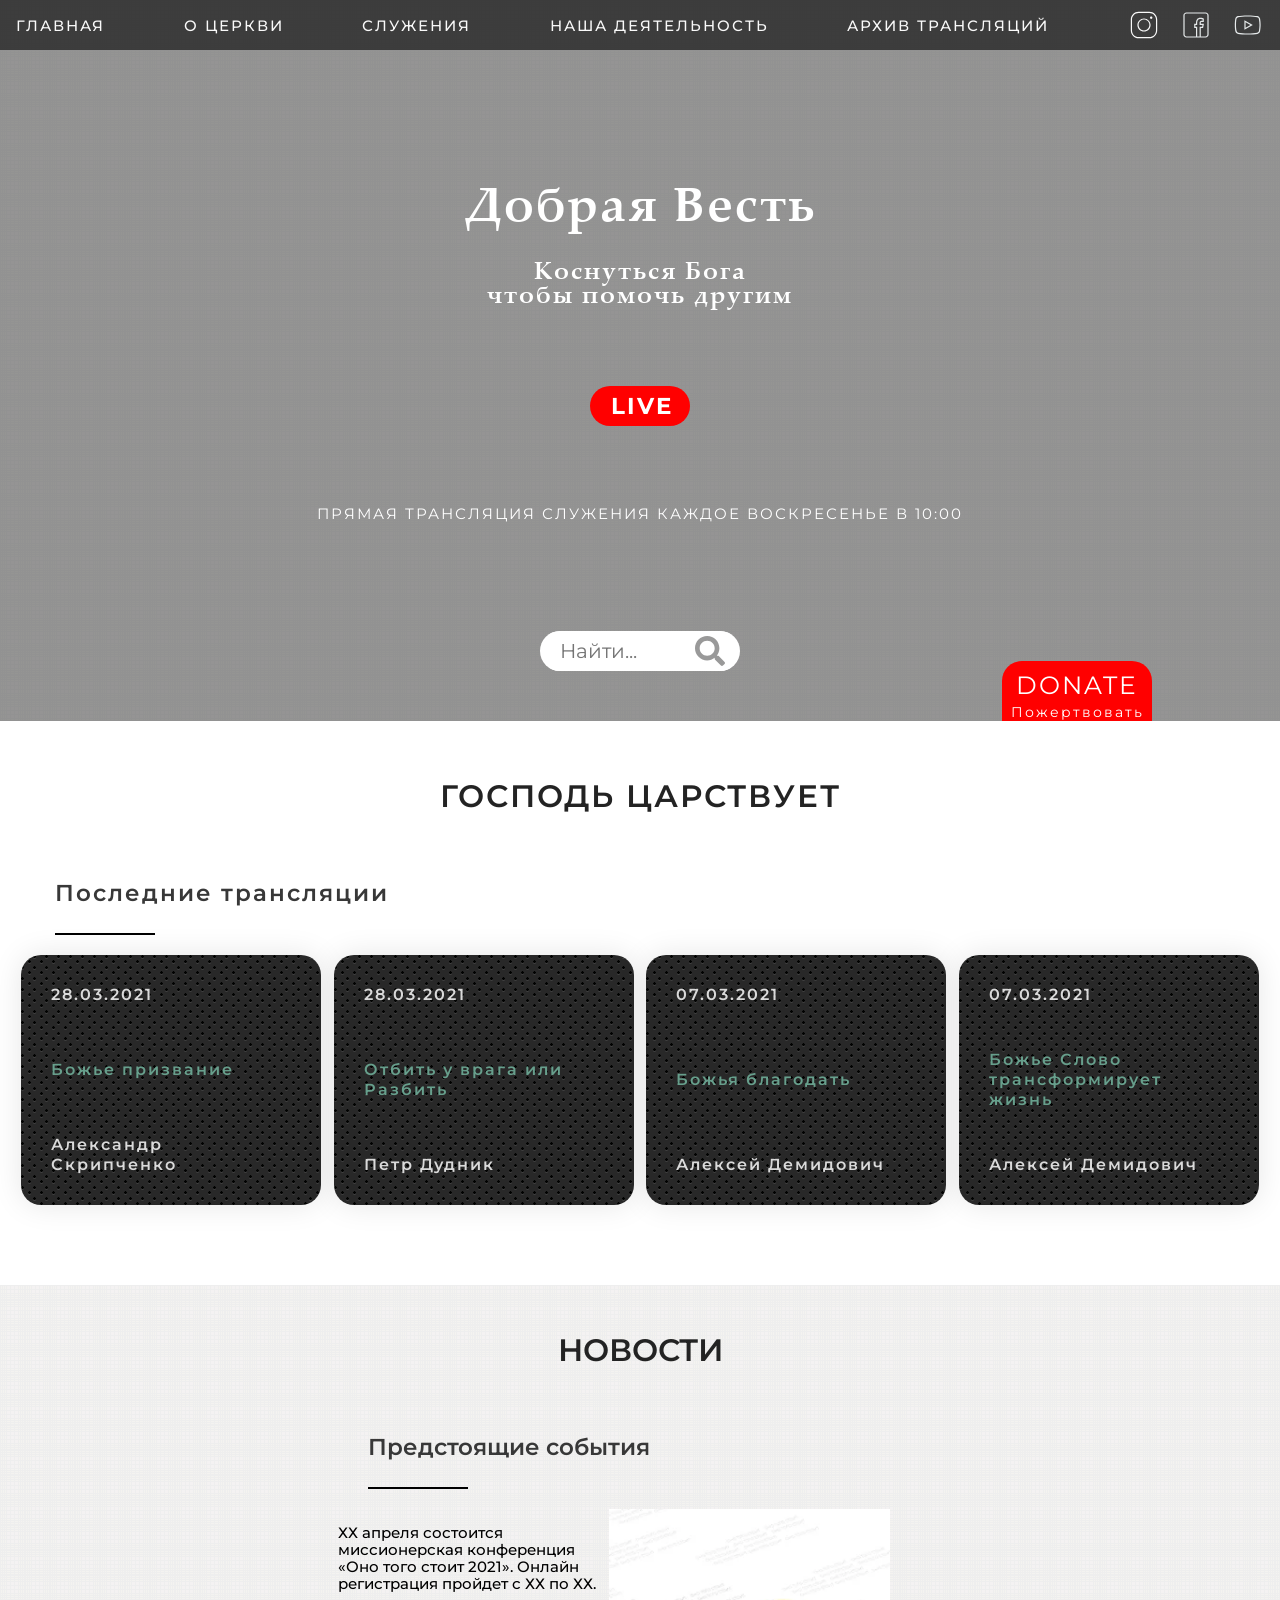
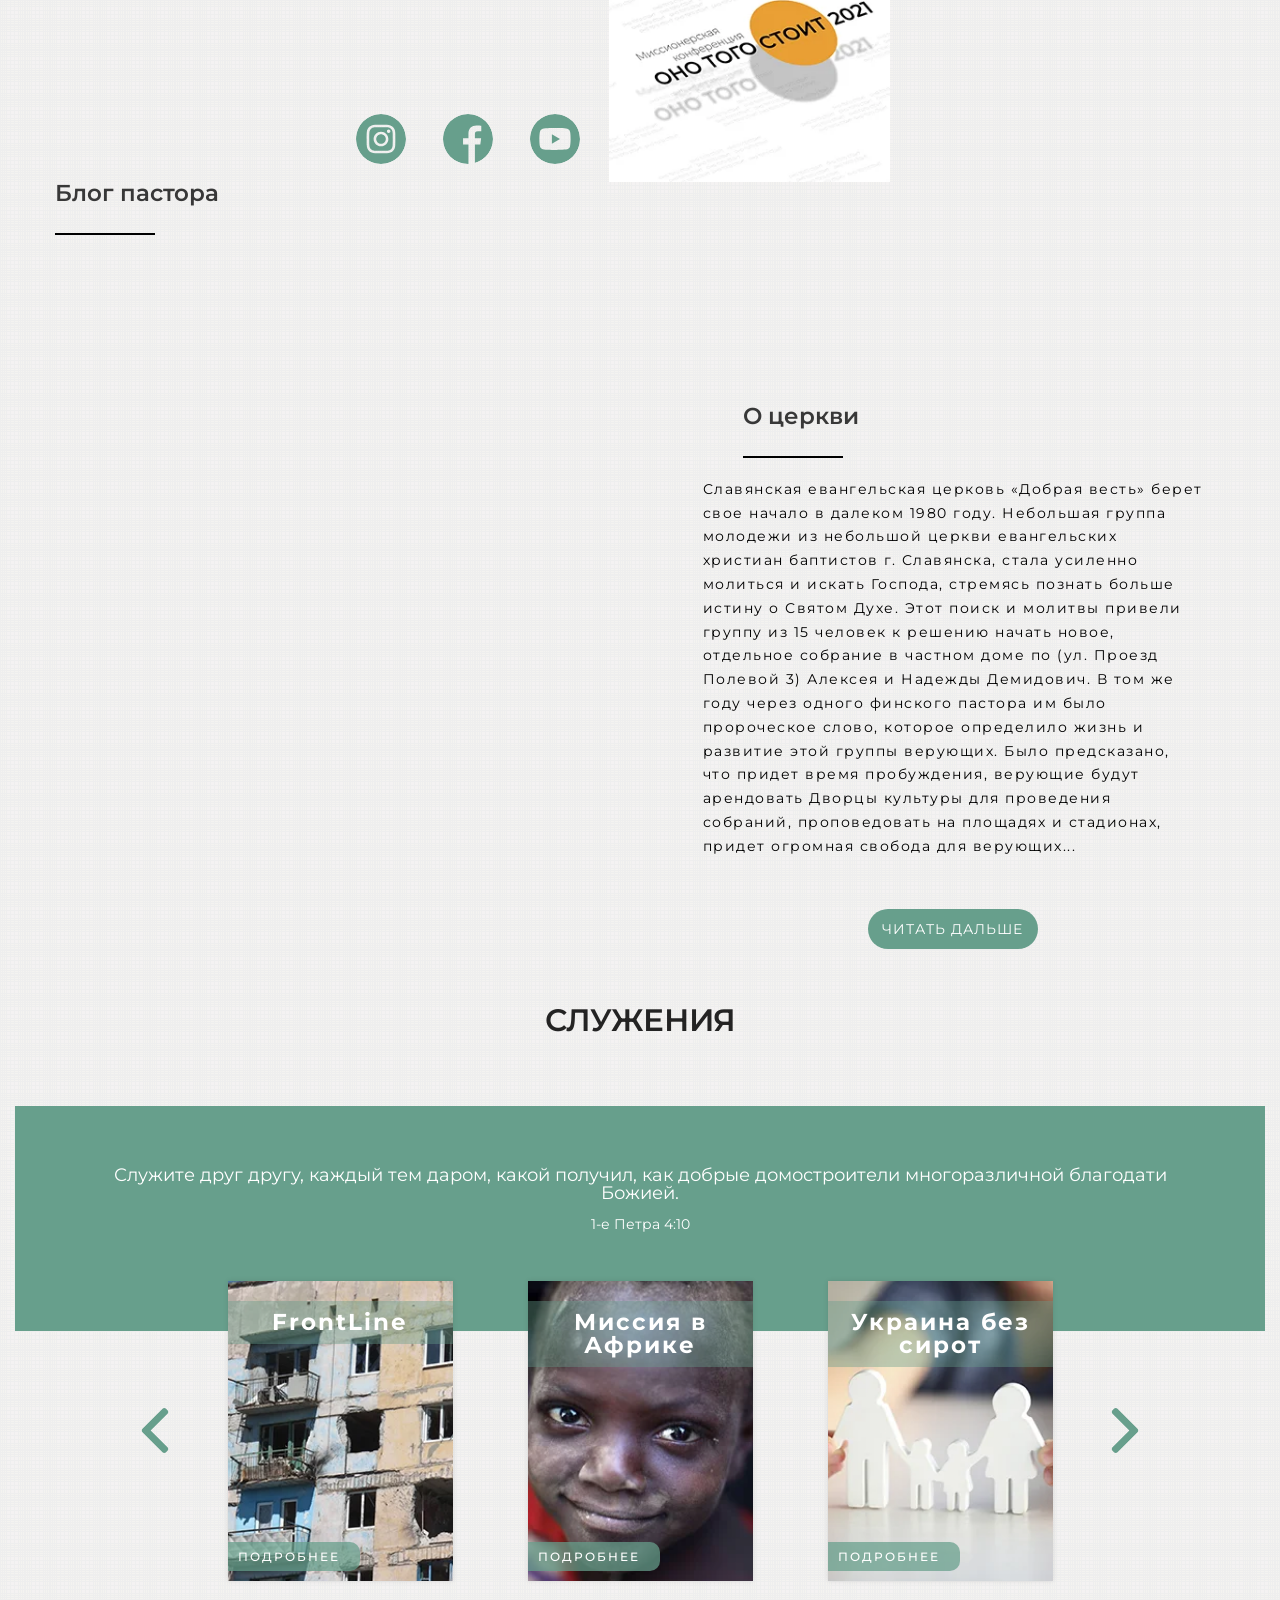
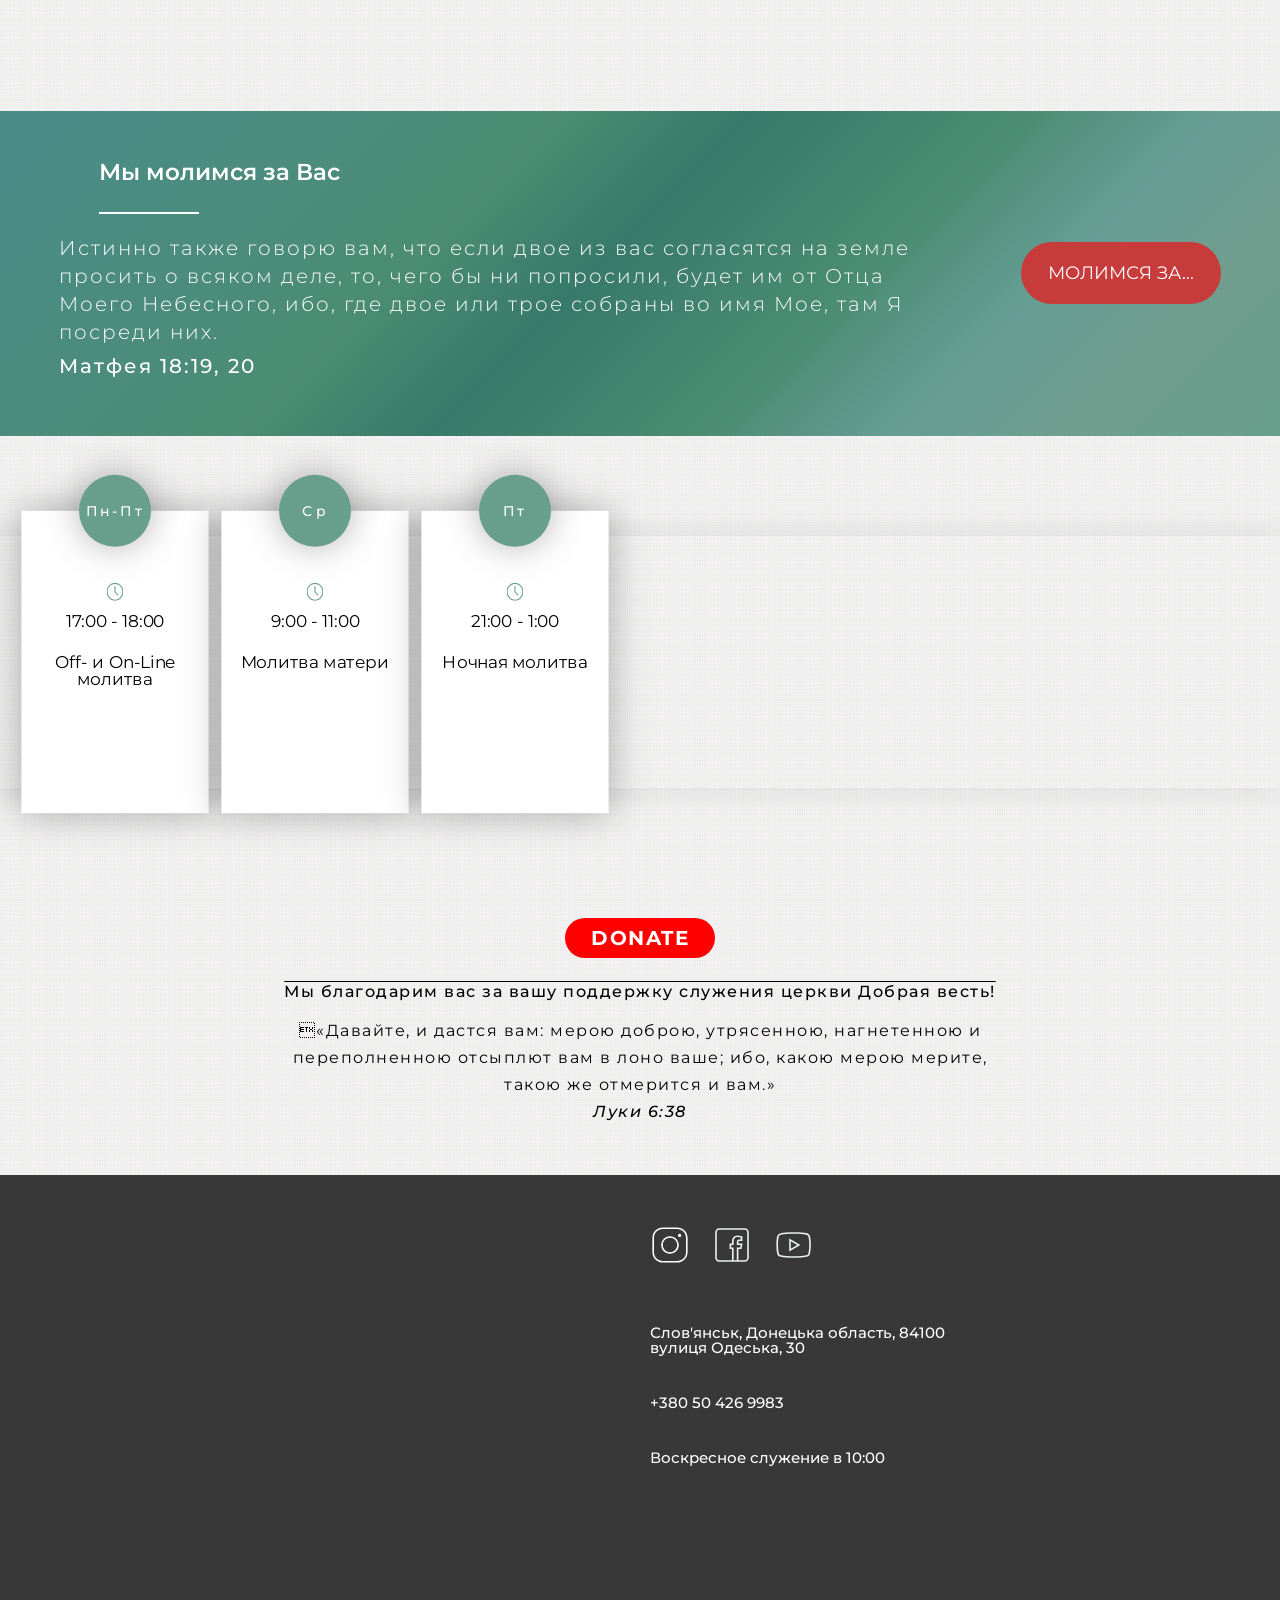
==== commit a9793e60: "22" ====
--- a/index.html
+++ b/index.html
@@ -416,8 +416,8 @@
       <div class="popup__body">
         <div class="popup__content">
           <iframe
-            width="560"
-            height="315"
+            width="auto"
+            height="auto"
             src="https://www.youtube.com/embed/Io-pXnXWY24"
             title="YouTube video player"
             frameborder="0"
--- a/css/style.css
+++ b/css/style.css
@@ -167,6 +167,7 @@
 body {
   font-family: Montserrat;
   position: relative;
+  background: url("../img/back-all.png");
 }
 
 .container {
@@ -447,6 +448,7 @@
   height: 70px;
   color: #fff;
   background-color: red;
+  border-radius: 20px 20px 0 0;
   z-index: 0;
   transform: translateY(10px);
   transition-duration: 300ms;
@@ -501,7 +503,7 @@
   display: flex;
   flex-wrap: wrap;
   justify-content: space-around;
-  color: #383838;
+  color: #dadada;
 }
 
 .last_translation__item {
@@ -513,7 +515,8 @@
   flex-direction: column;
   justify-content: space-between;
   word-wrap: break-word;
-  background-color: #f1fbf5;
+  background: url("../img/back1.png");
+  border-radius: 20px;
   transform: scale(1);
   box-shadow: 0px 0px 30px rgba(0, 0, 0, 0.1);
   transition-duration: 500ms;
@@ -521,8 +524,8 @@
 }
 .last_translation__item .last_translation__play {
   position: absolute;
-  right: 20px;
-  bottom: 20px;
+  right: 10px;
+  top: 10px;
   width: 40px;
   height: 40px;
   background: url("../img/play.svg") 0 0/100% no-repeat;
@@ -557,7 +560,7 @@
 
 .last_translation__speaker {
   font-weight: 600;
-  color: #383838;
+  color: #dadada;
 }
 
 .news {
@@ -1198,9 +1201,9 @@
 }
 
 .footer__socialitem {
-  flex: 0 1 20%;
-  width: 90px;
-  height: 90px;
+  flex: 0 1 10%;
+  width: 40px;
+  height: 40px;
 }
 .footer__socialitem a {
   width: 100%;
@@ -1212,8 +1215,8 @@
 }
 .footer__socialitem a:before {
   content: "";
-  width: 90px;
-  height: 95px;
+  width: 40px;
+  height: 42px;
   position: absolute;
   top: 0;
   left: 0;
@@ -1268,8 +1271,8 @@
   justify-content: center;
 }
 .popup__body iframe {
-  width: 800px;
-  height: 450px;
+  width: 100%;
+  height: auto;
 }
 
 .popup__content {
@@ -1446,6 +1449,9 @@
   .last_translation__row {
     flex-direction: column;
   }
+  .last_translation__row .last_translation__item {
+    min-height: 150px;
+  }
 
   .last_translation__item .last_translation__play {
     transform: scale(1);
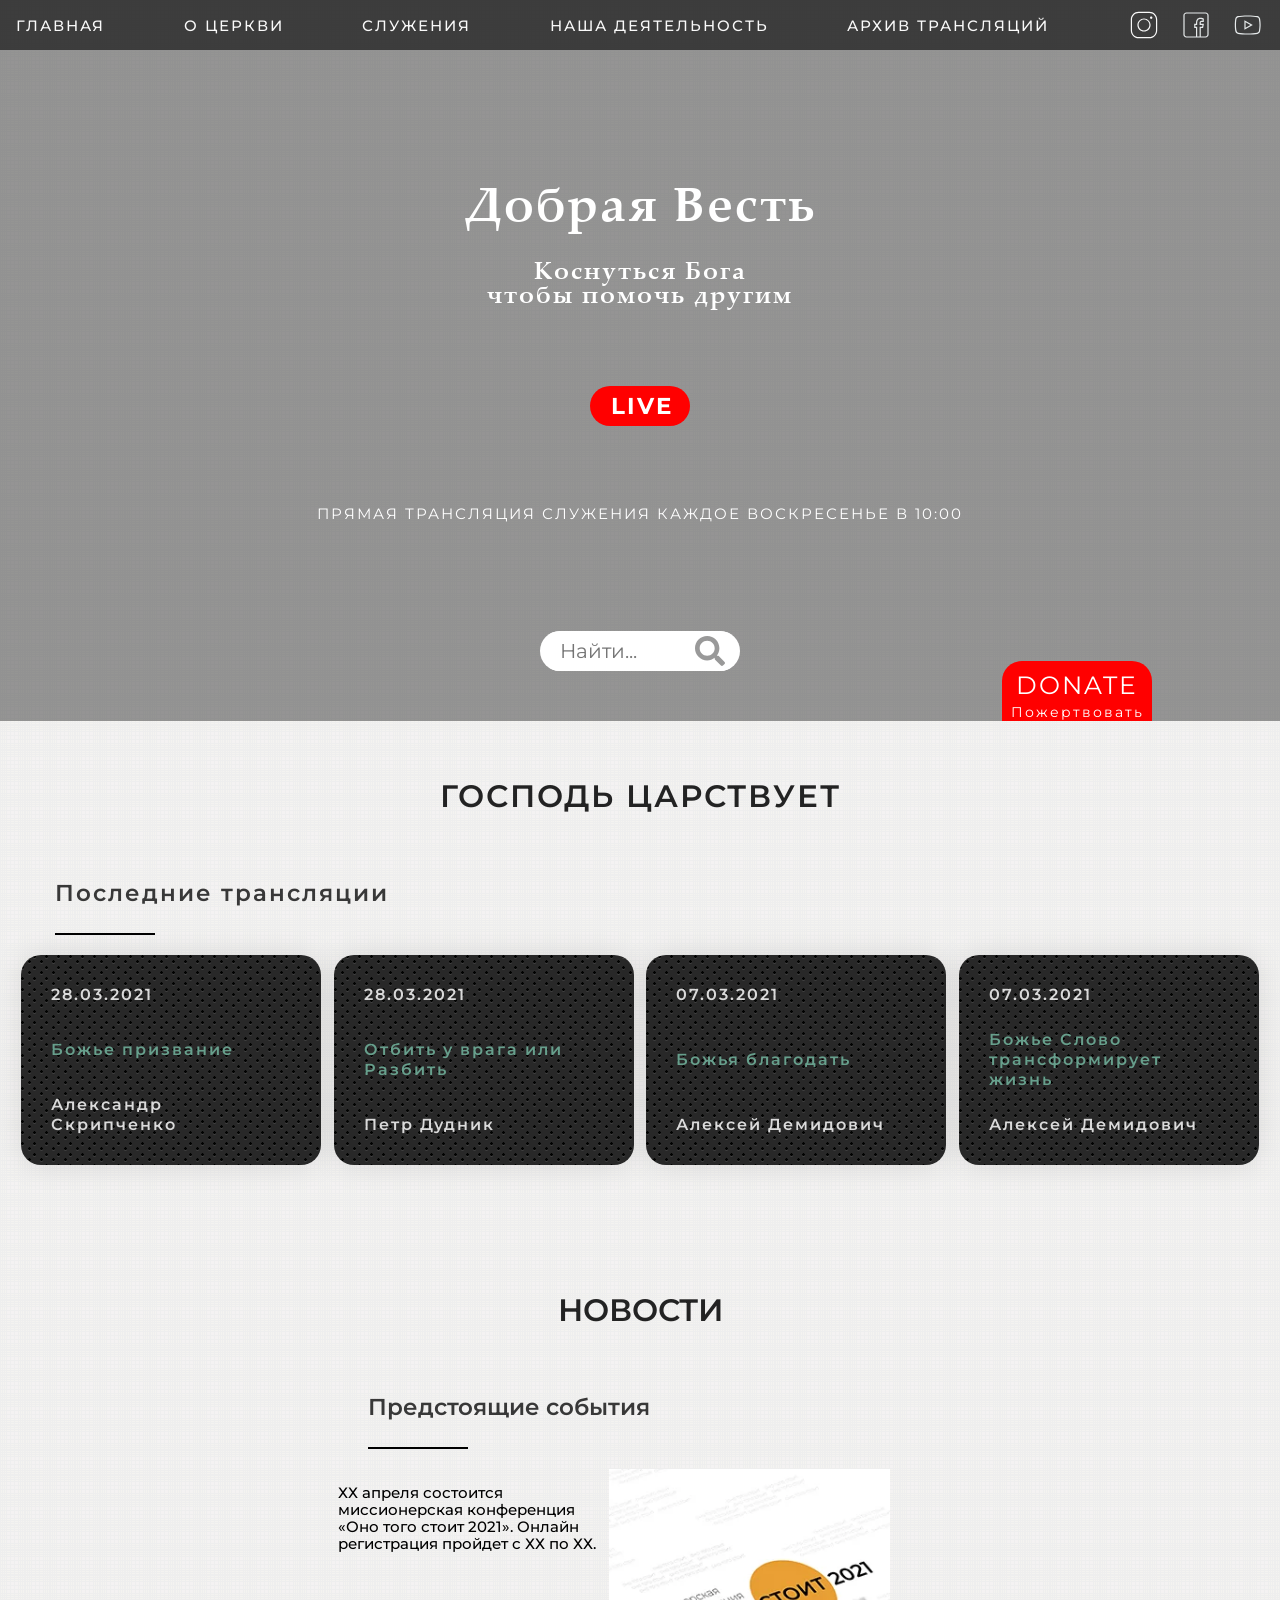
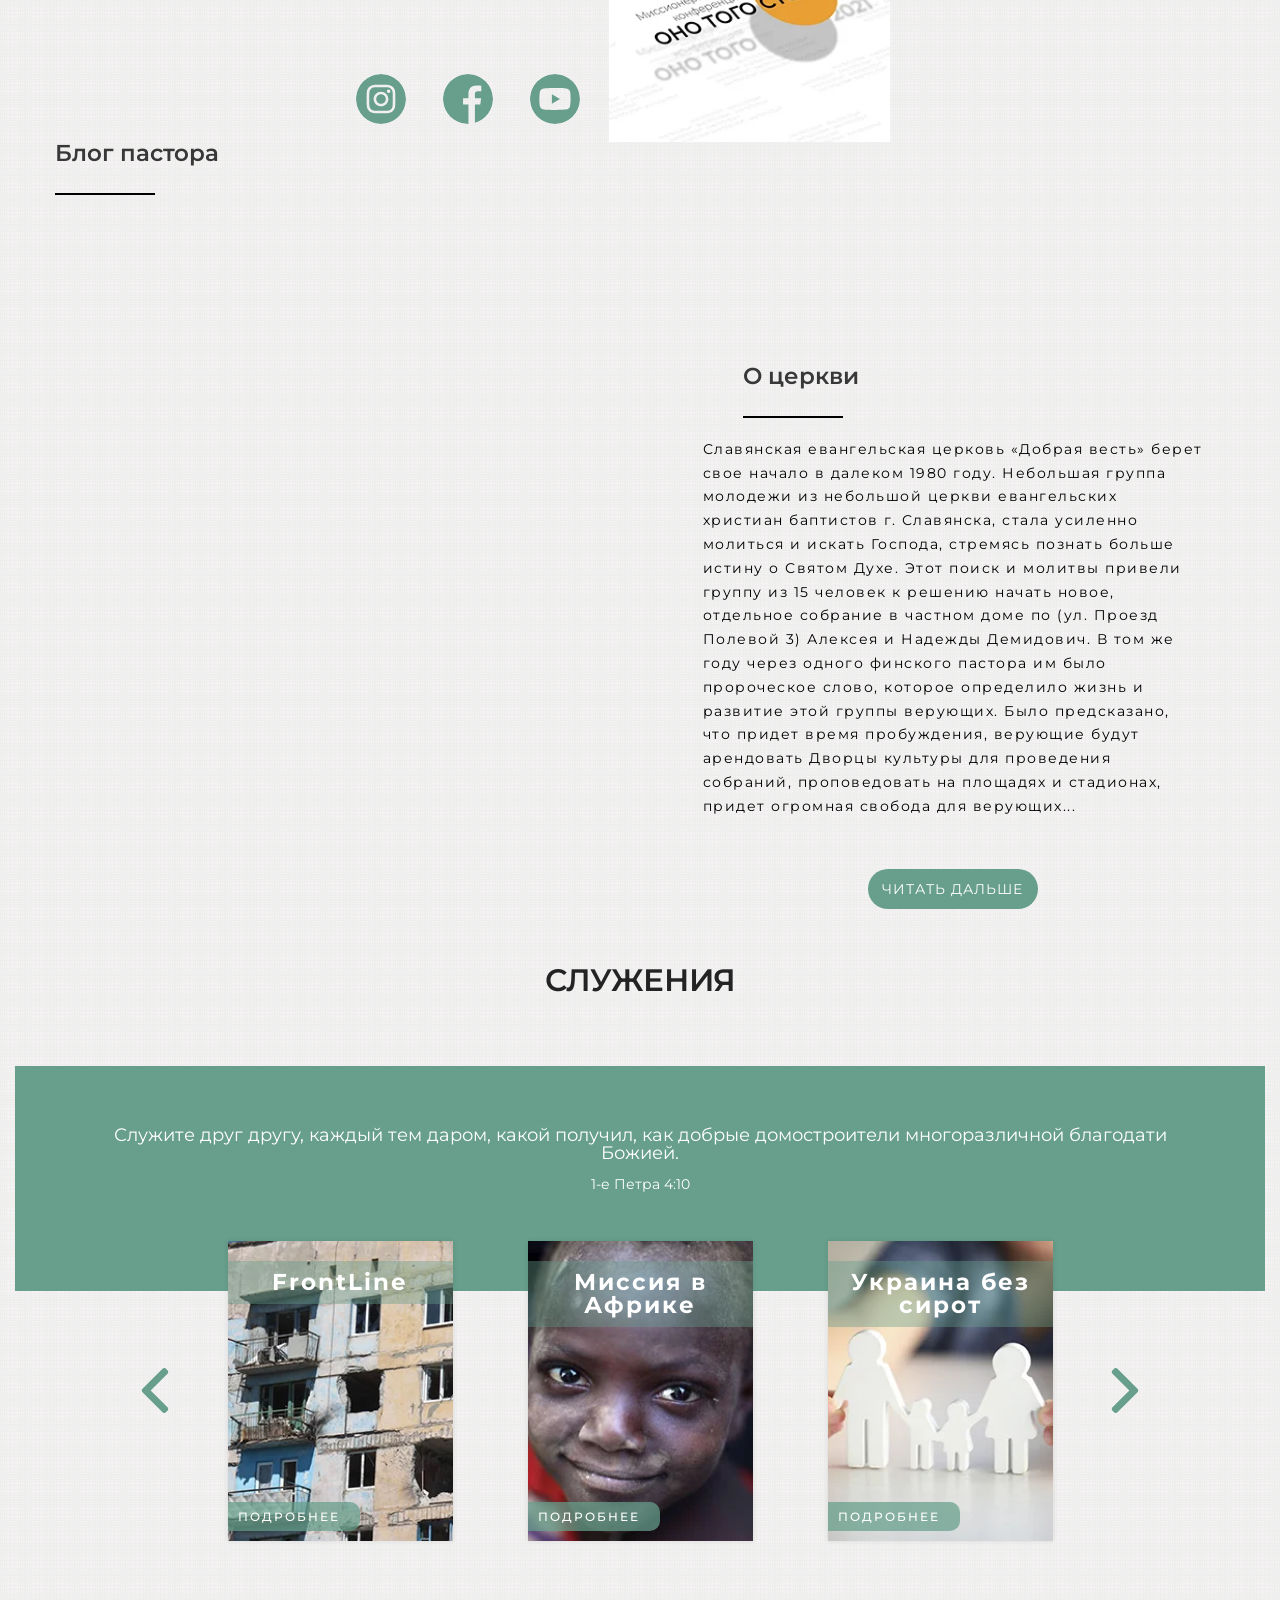
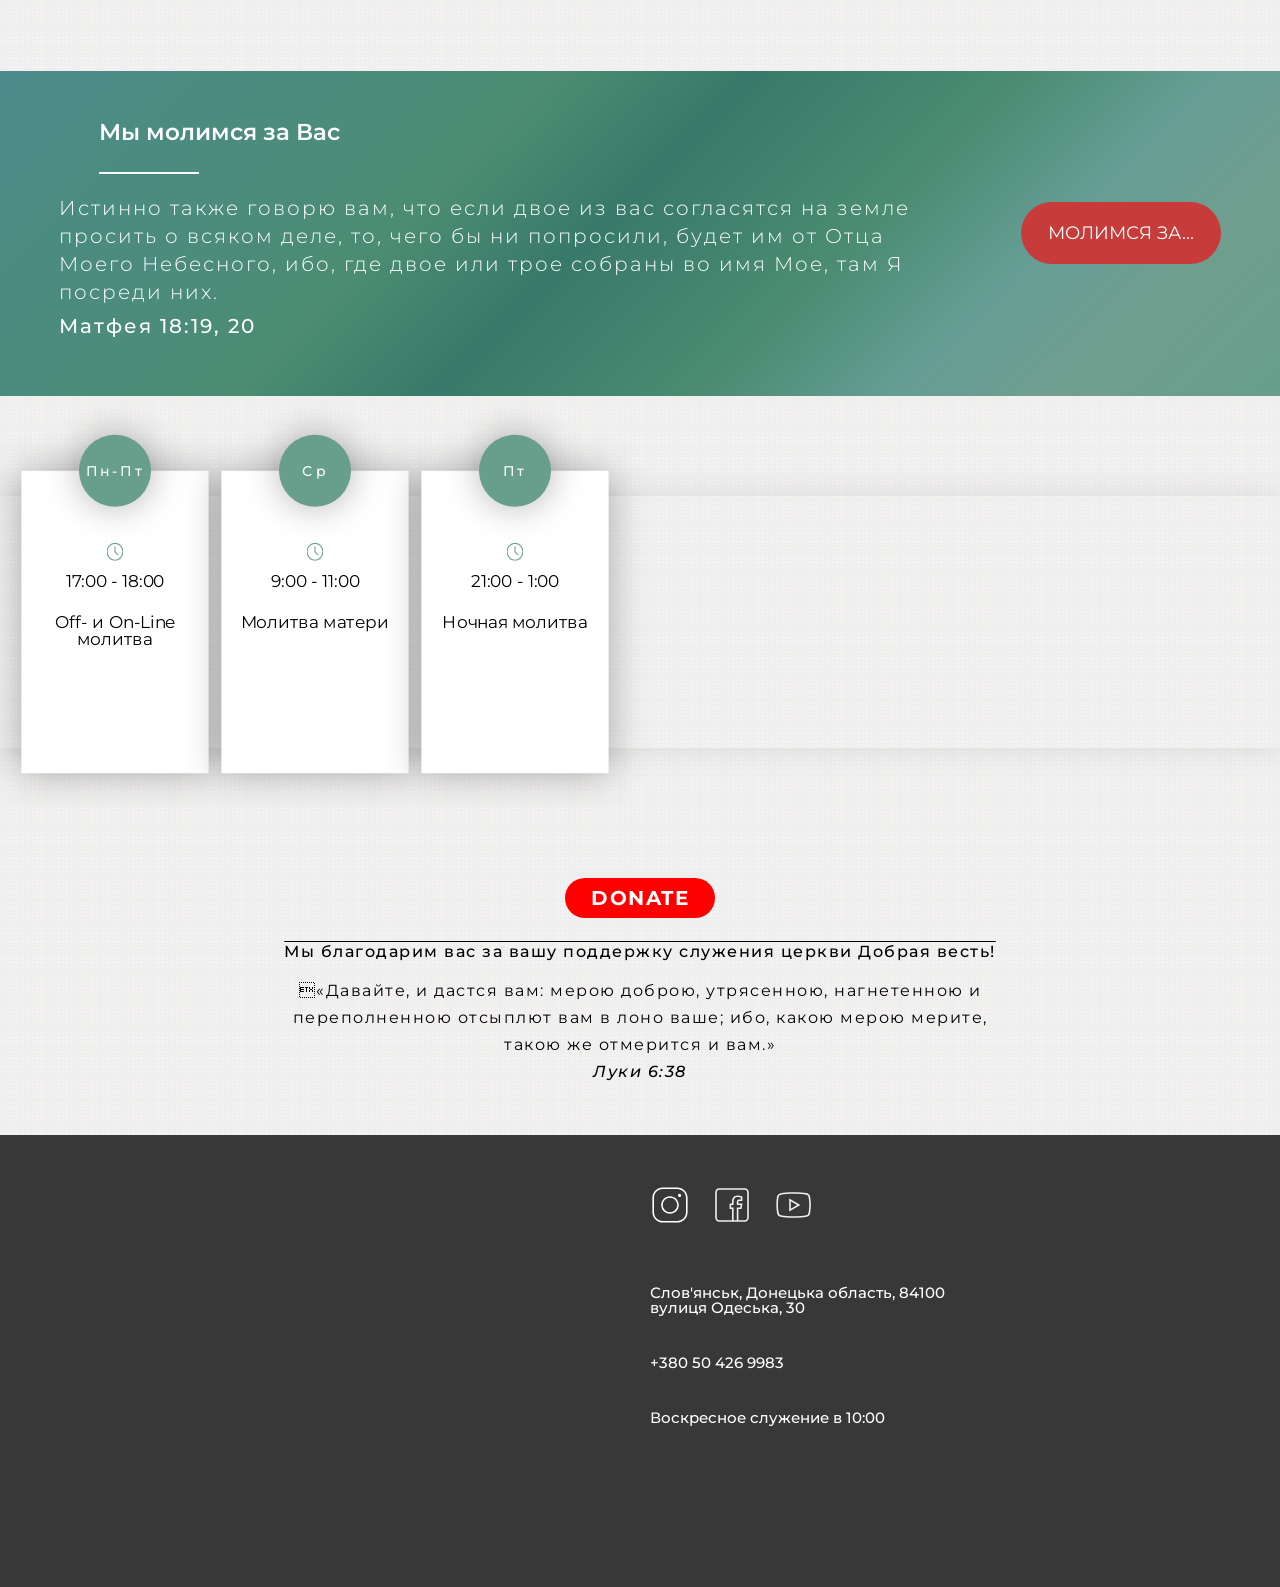
==== commit bde3e7bd: "33" ====
--- a/index.html
+++ b/index.html
@@ -372,7 +372,7 @@
         <div class="popup__content">
           <iframe
             width="560"
-            height="315"
+            height="314"
             src="https://www.youtube.com/embed/YKCpUFSQdIo"
             title="YouTube video player"
             frameborder="0"
--- a/css/style.css
+++ b/css/style.css
@@ -479,7 +479,6 @@
 }
 
 .last_translation {
-  background-color: #fff;
   padding: 60px 0 80px 0;
   letter-spacing: 2px;
 }
@@ -509,7 +508,7 @@
 .last_translation__item {
   line-height: 20px;
   padding: 30px 30px;
-  min-height: 250px;
+  min-height: 210px;
   flex: 0 1 24%;
   display: flex;
   flex-direction: column;
@@ -546,6 +545,7 @@
 .last_translation__subitem {
   position: relative;
   font-size: 16px;
+  cursor: default;
 }
 
 .last_translation__date {
@@ -556,11 +556,13 @@
   font-size: 16px;
   font-weight: 600;
   color: #679f8c;
+  cursor: default;
 }
 
 .last_translation__speaker {
   font-weight: 600;
   color: #dadada;
+  cursor: default;
 }
 
 .news {
@@ -1265,17 +1267,20 @@
 }
 
 .popup__body {
-  min-height: 100%;
-  display: flex;
-  align-items: center;
-  justify-content: center;
+  border: 1px solid #c71b1b;
+  position: absolute;
+  width: 80%;
+  height: 80%;
+  top: calc(0px + 10%);
+  left: calc(0px + 10%);
 }
 .popup__body iframe {
   width: 100%;
-  height: auto;
+  height: 100%;
 }
 
 .popup__content {
+  height: 100%;
   box-shadow: 0 0 20px rgba(0, 0, 0, 0.6);
 }
 
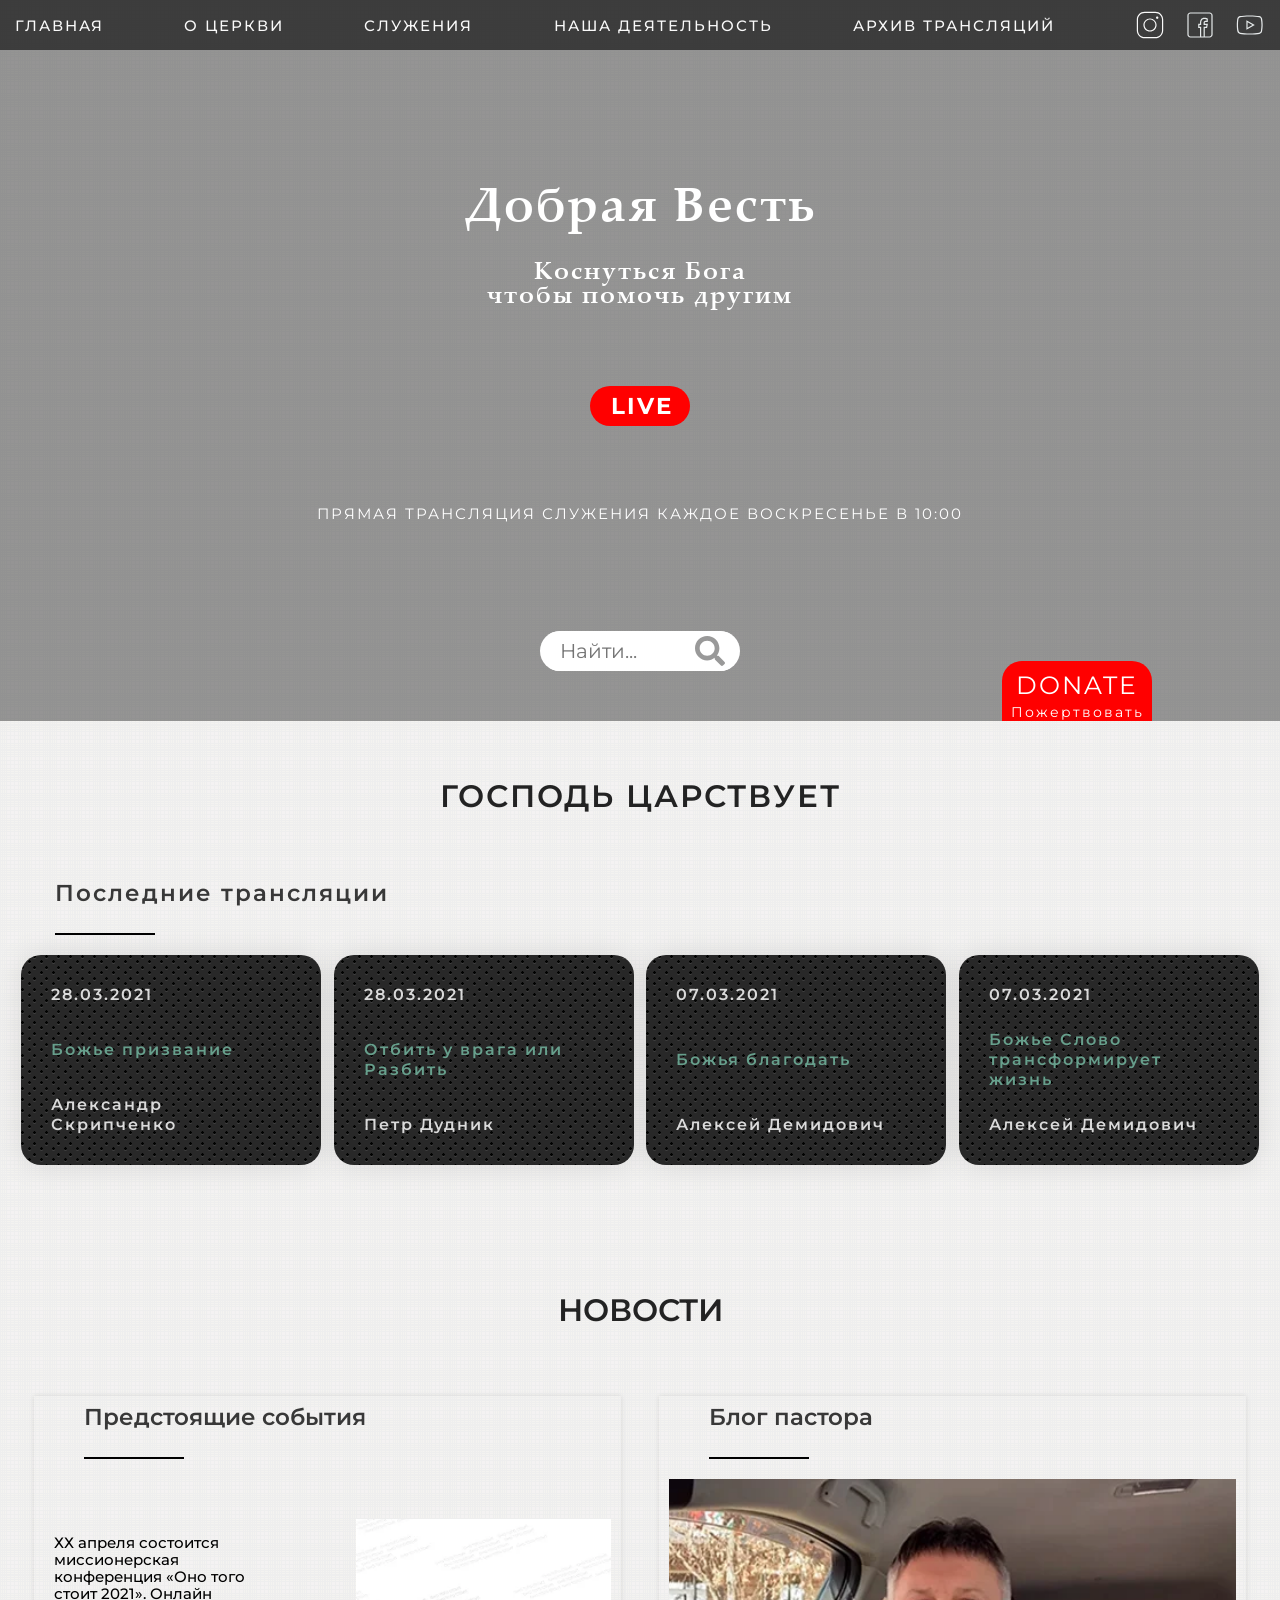
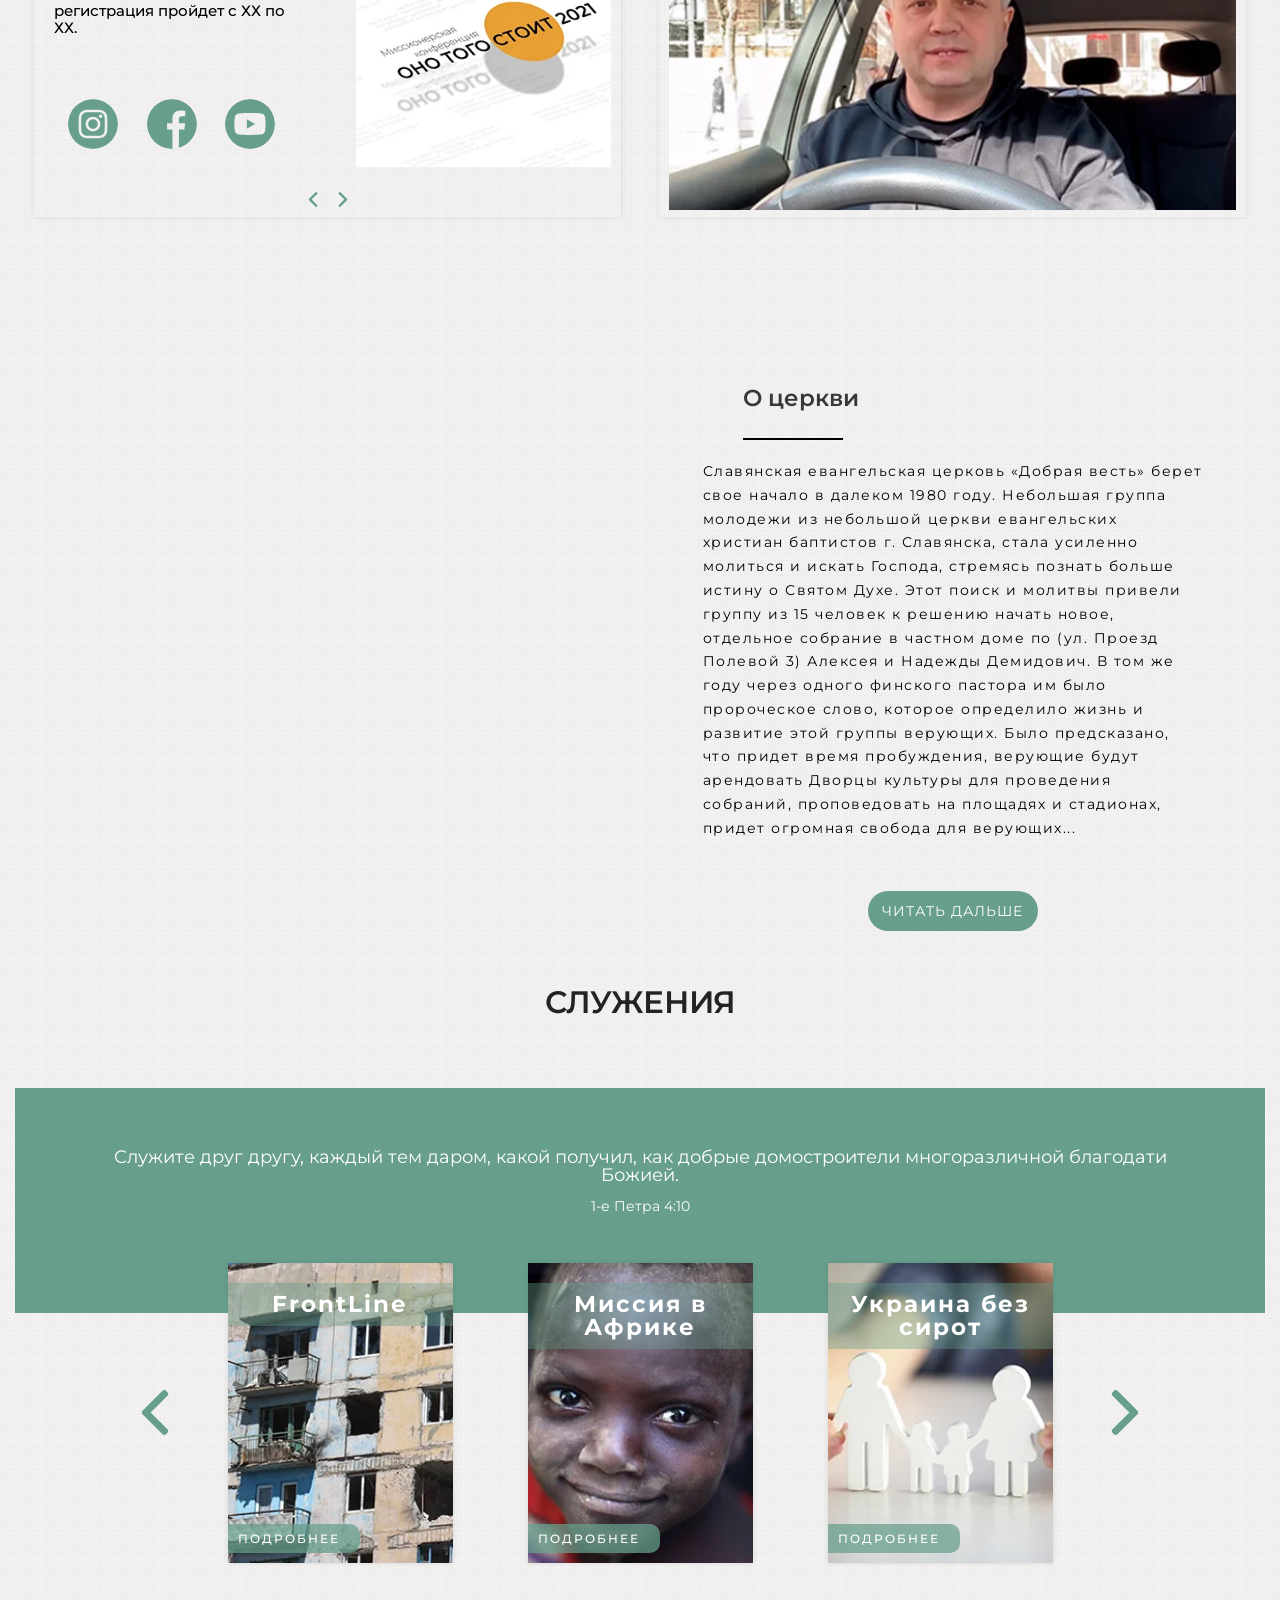
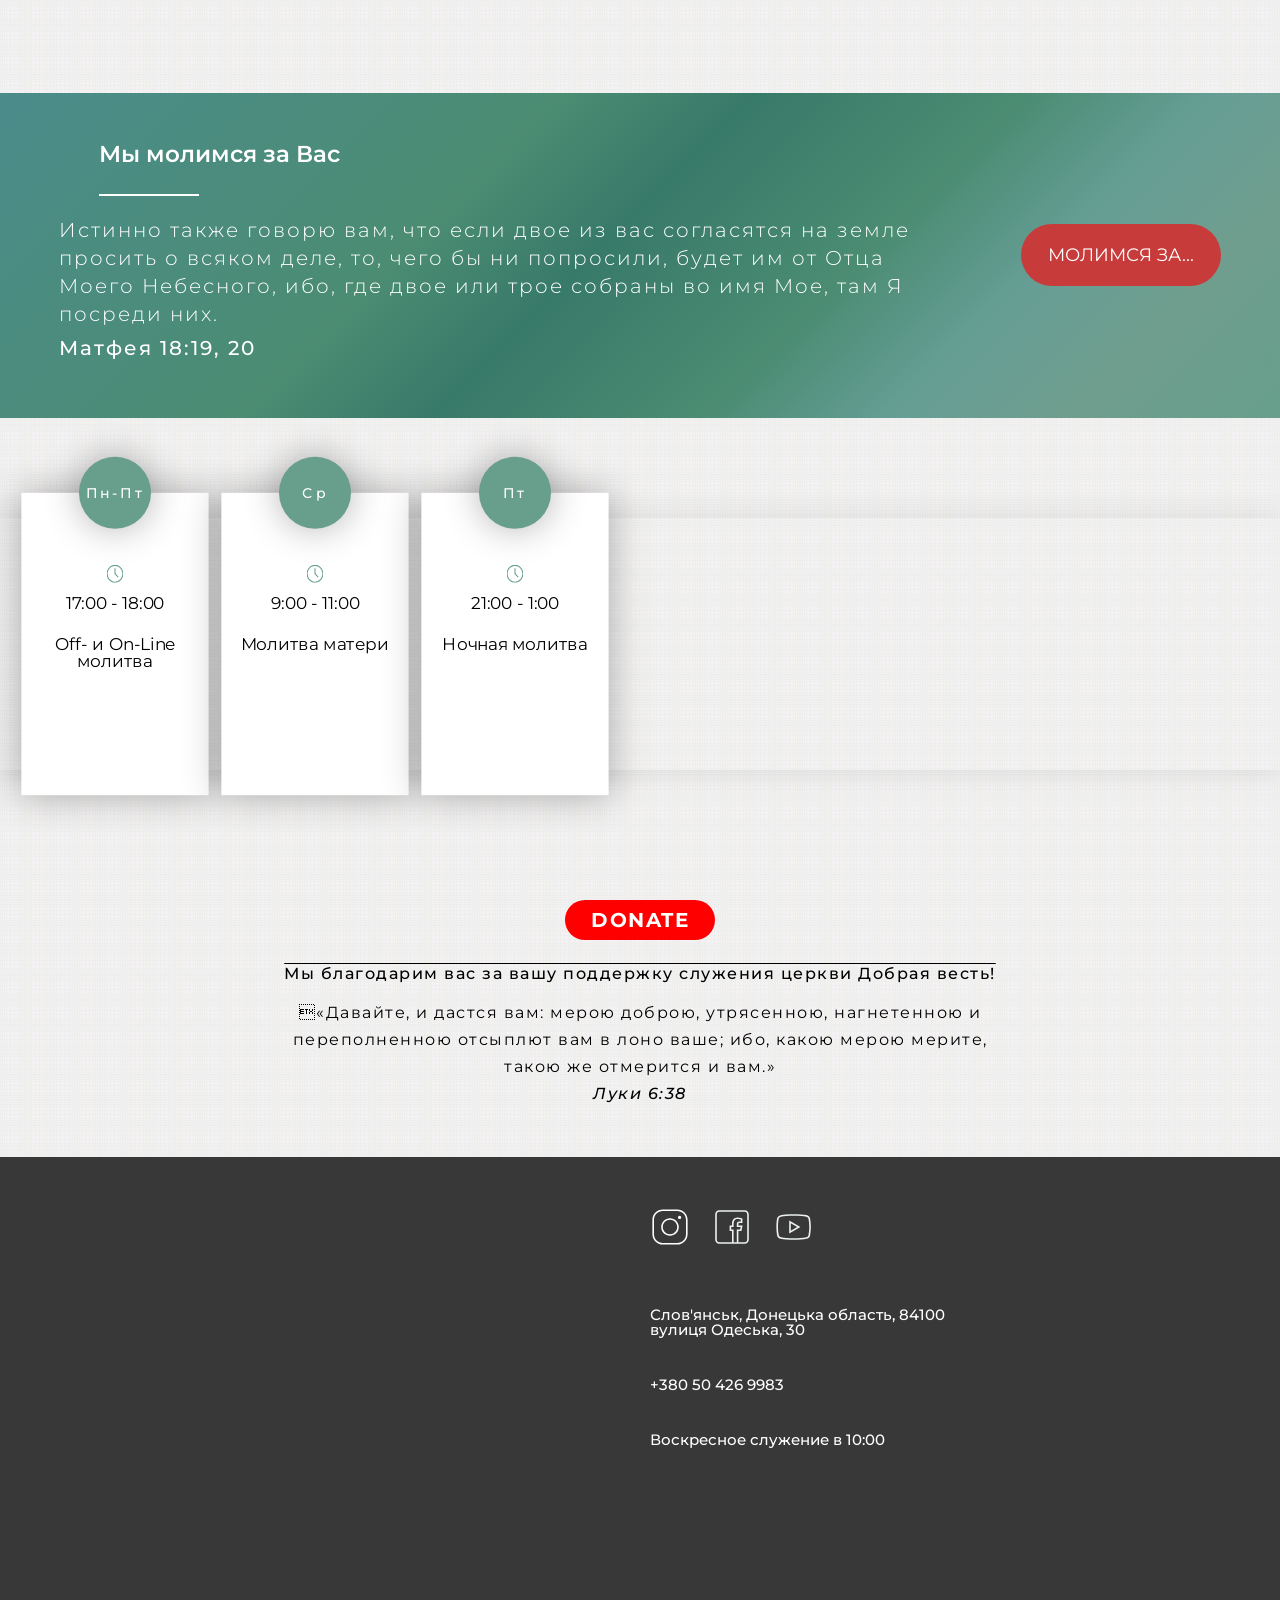
==== commit b2c38fc7: "444" ====
--- a/index.html
+++ b/index.html
@@ -9,7 +9,6 @@
   </head>
   <body>
     <header class="header">
-      <!-- <div class="container"> -->
       <nav class="header__menu">
         <ul class="header__list">
           <li class="header__item">
@@ -52,7 +51,6 @@
       <div class="menu__icon">
         <span></span>
       </div>
-      <!-- </div> -->
     </header>
     <content class="wrapper">
       <section class="first_screen">
@@ -153,33 +151,53 @@
           <div class="news__row">
             <div class="news__item news__events">
               <h3 class="news__subtitle subtitle">Предстоящие события</h3>
-              <div class="news__slider" <div class="slider__item">
-                <div class="events__row">
-                  <div class="evants__item evants__text">
-                    <p>
-                      ХХ апреля состоится миссионерская конференция «Оно того
-                      стоит 2021». Онлайн регистрация пройдет с ХХ по ХХ.
-                    </p>
-                    <ul class="evants__social">
-                      <li><a class="evants__instagram" href="#"></a></li>
-                      <li><a class="evants__facebook" href="#"></a></li>
-                      <li><a class="evants__youtube" href="#"></a></li>
-                    </ul>
-                  </div>
-                  <div class="evants__item evants__image">
-                    <img src="./img/news-pictures.webp" alt="" />
+              <div class="news__slider">
+                <div class="slider__item">
+                  <div class="events__row">
+                    <div class="evants__item evants__text">
+                      <p>
+                        ХХ апреля состоится миссионерская конференция «Оно того
+                        стоит 2021». Онлайн регистрация пройдет с ХХ по ХХ.
+                      </p>
+                      <ul class="evants__social">
+                        <li><a class="evants__instagram" href="#"></a></li>
+                        <li><a class="evants__facebook" href="#"></a></li>
+                        <li><a class="evants__youtube" href="#"></a></li>
+                      </ul>
+                    </div>
+                    <div class="evants__item evants__image">
+                      <img src="./img/news-pictures.webp" alt="" />
+                    </div>
                   </div>
                 </div>
-              </div>
-            </div>
-          </div>
-          <div class="news__item news__blog">
-            <h3 class="news__subtitle subtitle">Блог пастора</h3>
-            <div class="blog__image">
-              <a
-                href="https://www.facebook.com/pdudnik"
-                class="news__blog_peter"
-              ></a>
+                <div class="slider__item">
+                  <div class="events__row">
+                    <div class="evants__item evants__text">
+                      <p>
+                        ХХ апреля состоится миссионерская конференция «Оно того
+                        стоит 2021». Онлайн регистрация пройдет с ХХ по ХХ.
+                      </p>
+                      <ul class="evants__social">
+                        <li><a class="evants__instagram" href="#"></a></li>
+                        <li><a class="evants__facebook" href="#"></a></li>
+                        <li><a class="evants__youtube" href="#"></a></li>
+                      </ul>
+                    </div>
+                    <div class="evants__item evants__image">
+                      <img src="./img/news-pictures.webp" alt="" />
+                    </div>
+                  </div>
+                </div>
+              </div>
+            </div>
+            <div class="news__item news__blog">
+              <h3 class="news__subtitle subtitle">Блог пастора</h3>
+              <div class="blog__image">
+                <a
+                  href="https://www.facebook.com/pdudnik"
+                  class="news__blog_peter"
+                ></a>
+              </div>
             </div>
           </div>
         </div>
--- a/css/style.css
+++ b/css/style.css
@@ -1,4 +1,5 @@
 @charset "UTF-8";
+/*Блок импорта*/
 /*Обнуление*/
 @import url("https://fonts.googleapis.com/css2?family=Montserrat:ital,wght@0,400;0,500;0,700;0,900;1,400&display=swap");
 * {
@@ -117,10 +118,12 @@
 }
 
 /*--------------------*/
+/*Блок шрифтов*/
 @font-face {
   font-family: "palatino linotype";
   src: url("../fonts/palab.ttf");
 }
+/*Основной блок*/
 .menu__icon {
   display: none;
   z-index: 6;
@@ -191,6 +194,7 @@
   color: #383838;
 }
 
+/* HEADER */
 .header {
   display: -ms-flex;
   display: flex;
@@ -223,7 +227,6 @@
   padding: 0 15px;
 }
 .header__menu li {
-  padding: 1px;
   position: relative;
 }
 
@@ -575,8 +578,16 @@
 }
 
 .news__item {
-  flex: 0 1 50%;
-}
+  flex: 0 1 47%;
+  width: 47%;
+  box-shadow: 0 0 5px rgba(0, 0, 0, 0.1);
+  padding: 10px;
+  margin-bottom: 20px;
+}
+.news__item img {
+  width: 100%;
+}
+
 .news__subtitle {
   position: relative;
   padding: 0 0 50px 40px;
@@ -592,8 +603,50 @@
   background-color: #000;
 }
 
+.news__slider {
+  width: 100%;
+  position: relative;
+  /* Стрелка влево */
+  /* Стрелка вправо */
+}
+.news__slider .slick-track {
+  display: flex;
+  justify-content: center;
+}
+.news__slider .slick-list {
+  max-width: 100%;
+  overflow: hidden;
+}
+.news__slider .slider__item {
+  width: 100%;
+}
+.news__slider .events__row {
+  display: flex;
+  justify-content: space-between;
+  font-size: 15px;
+  font-weight: 500;
+  line-height: 17px;
+}
+.news__slider .slick-arrow {
+  position: absolute;
+  display: inline-block;
+  bottom: 0;
+  width: 10px;
+  height: 15px;
+  background: url("../img/arrow.svg") 50%/auto 100% no-repeat;
+  font-size: 0;
+}
+.news__slider .slick-arrow.slick-prev {
+  left: calc(50% - 20px);
+  transform: rotate(180deg);
+}
+.news__slider .slick-arrow.slick-next {
+  right: calc(50% - 20px);
+}
+
 .events__row {
   display: flex;
+  justify-content: space-between;
   font-size: 15px;
   font-weight: 500;
   line-height: 17px;
@@ -1267,7 +1320,6 @@
 }
 
 .popup__body {
-  border: 1px solid #c71b1b;
   position: absolute;
   width: 80%;
   height: 80%;
@@ -1304,6 +1356,10 @@
   .last_translation__item {
     flex: 0 1 48%;
     margin-bottom: 15px;
+  }
+
+  .blog__image {
+    height: 100%;
   }
 
   .ministry__slider {
@@ -1407,6 +1463,8 @@
 
   .news__row {
     flex-direction: column;
+    align-items: center;
+    flex-grow: 1;
   }
 
   .evants__social li {
@@ -1468,6 +1526,73 @@
   }
 
   .slider__item {
-    padding: 10px 0;
+    padding: 30px;
+  }
+
+  .news__item {
+    width: 100%;
+  }
+
+  .news__blog {
+    display: flex;
+    flex-direction: column;
+  }
+}
+@media (max-width: 400px) {
+  .first_screen__title {
+    font-size: 38px;
+    margin-bottom: 20px;
+  }
+
+  .first_screen__text {
+    font-family: "palatino linotype";
+    font-size: 16px;
+    margin-bottom: 30px;
+  }
+
+  .first_screen__info {
+    font-size: 12px;
+    line-height: 1.5;
+    margin-bottom: 10px;
+  }
+
+  .title {
+    font-size: 21px;
+    margin-bottom: 15px;
+  }
+
+  .subtitle {
+    font-size: 17px;
+    text-align: center;
+    padding-left: 0;
+  }
+
+  .last_translation__subtitle:before {
+    left: calc(50% - 50px);
+  }
+
+  .last_translation__item {
+    padding: 15px;
+    margin-bottom: 5px;
+  }
+  .last_translation__item:last-child {
+    margin-bottom: 0;
+  }
+
+  .last_translation__row .last_translation__item {
+    min-height: 120px;
+  }
+
+  .last_translation {
+    padding: 30px 0 30px 0;
+    letter-spacing: 2px;
+  }
+
+  .news__subtitle {
+    padding: 0 0 20px 0;
+  }
+  .news__subtitle:before {
+    left: calc(50% - 50px);
+    bottom: 0;
   }
 }
